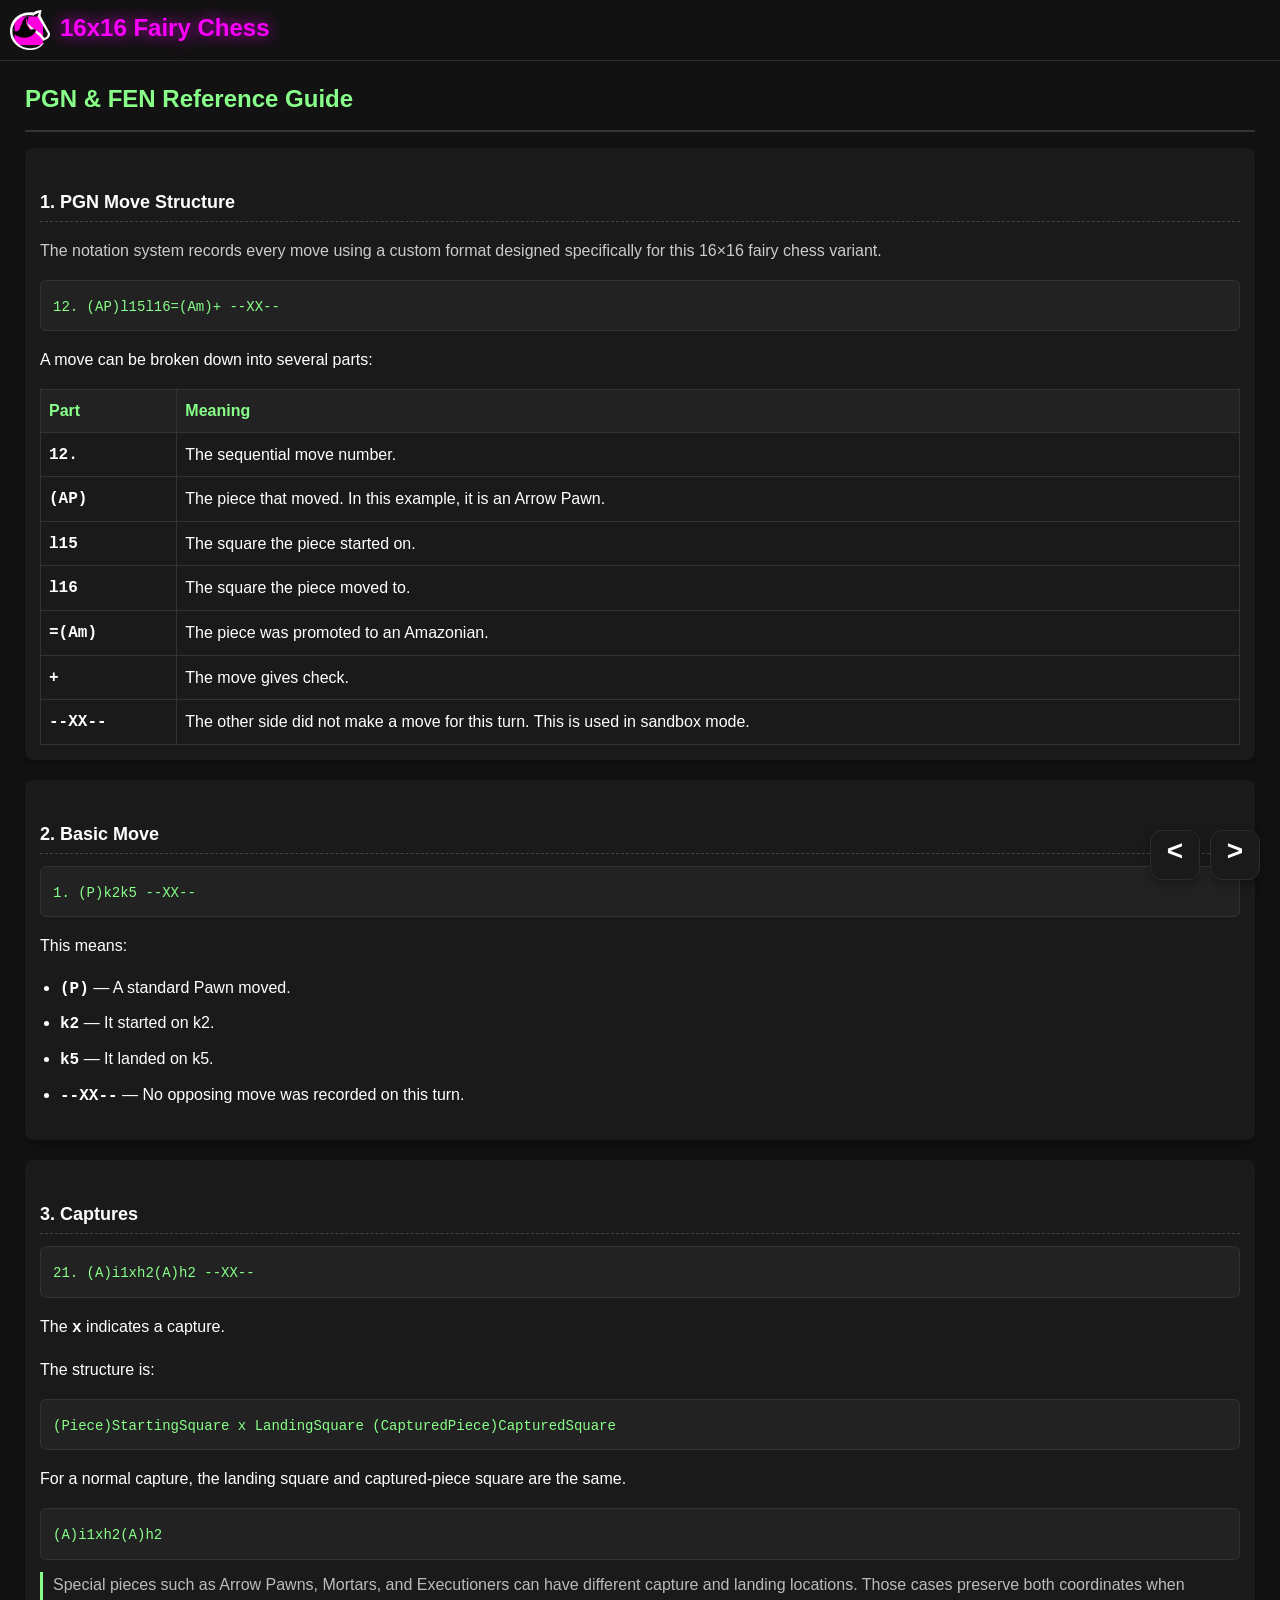
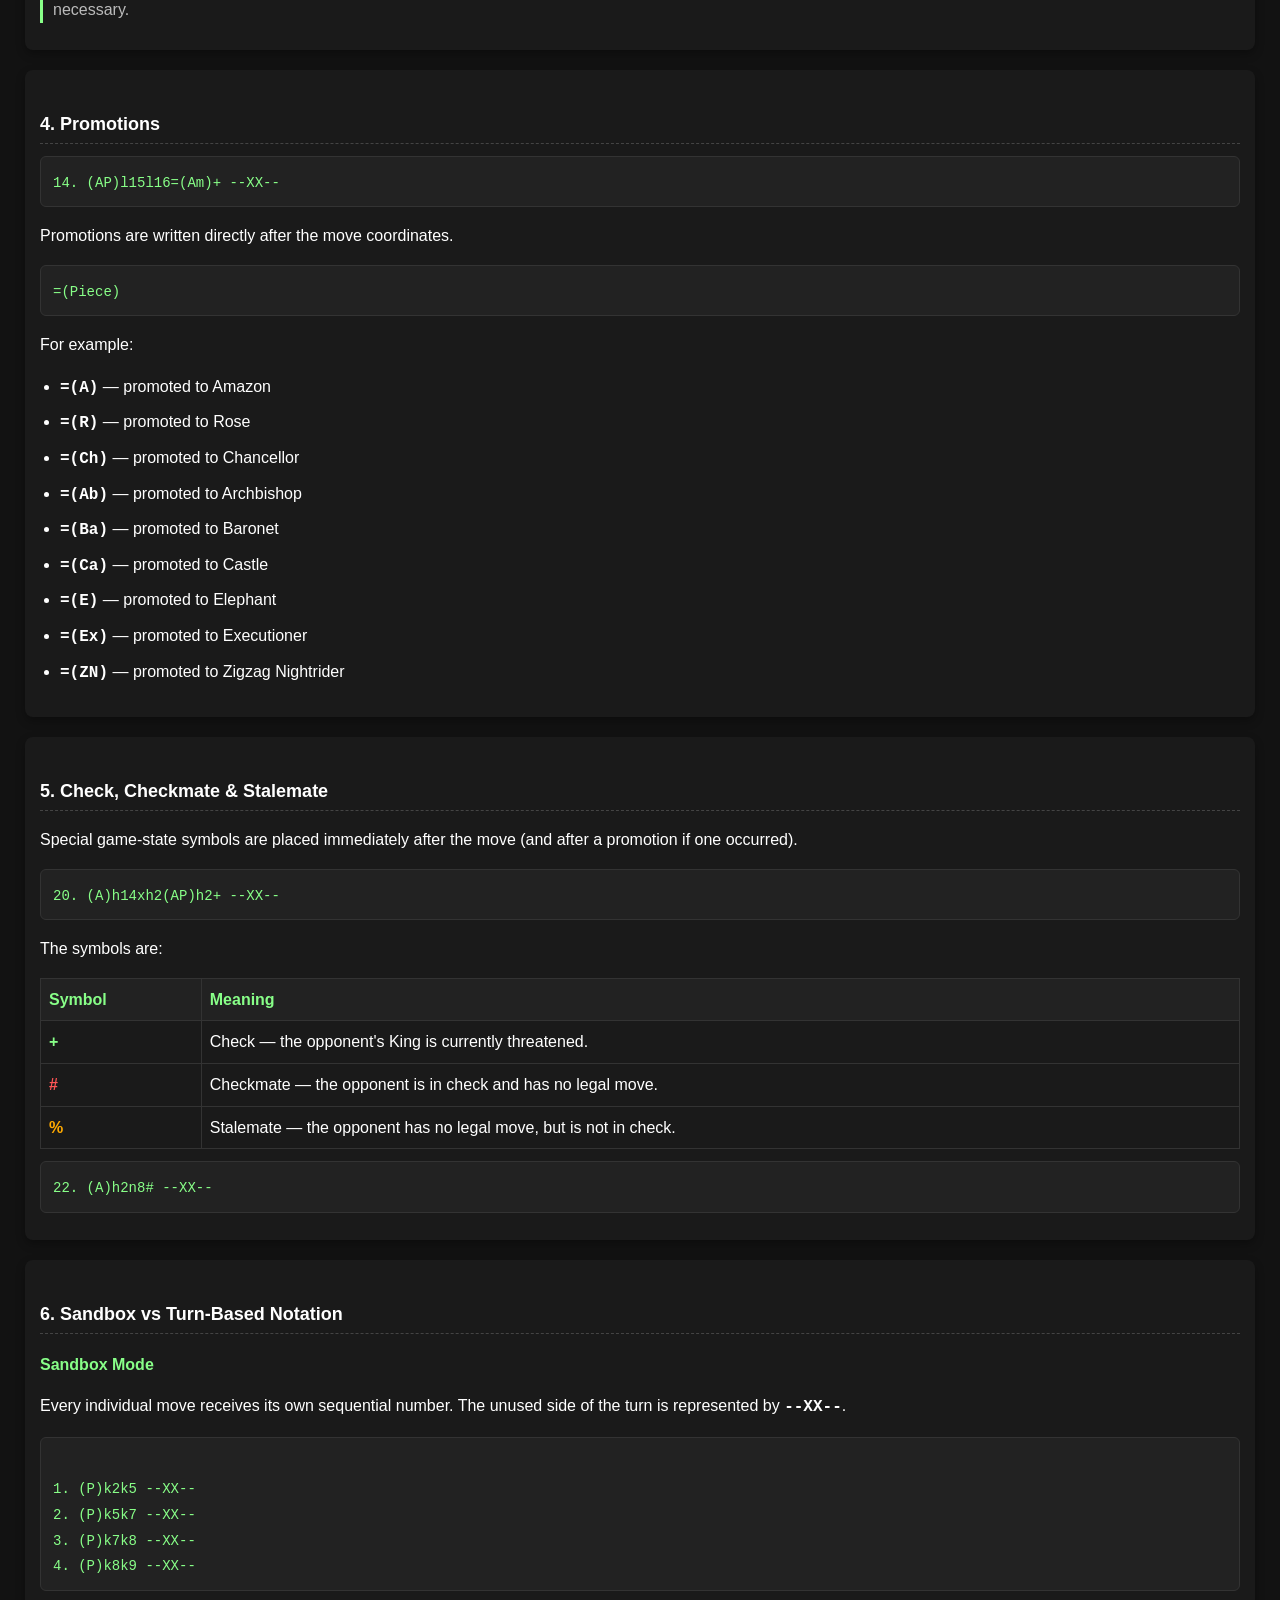
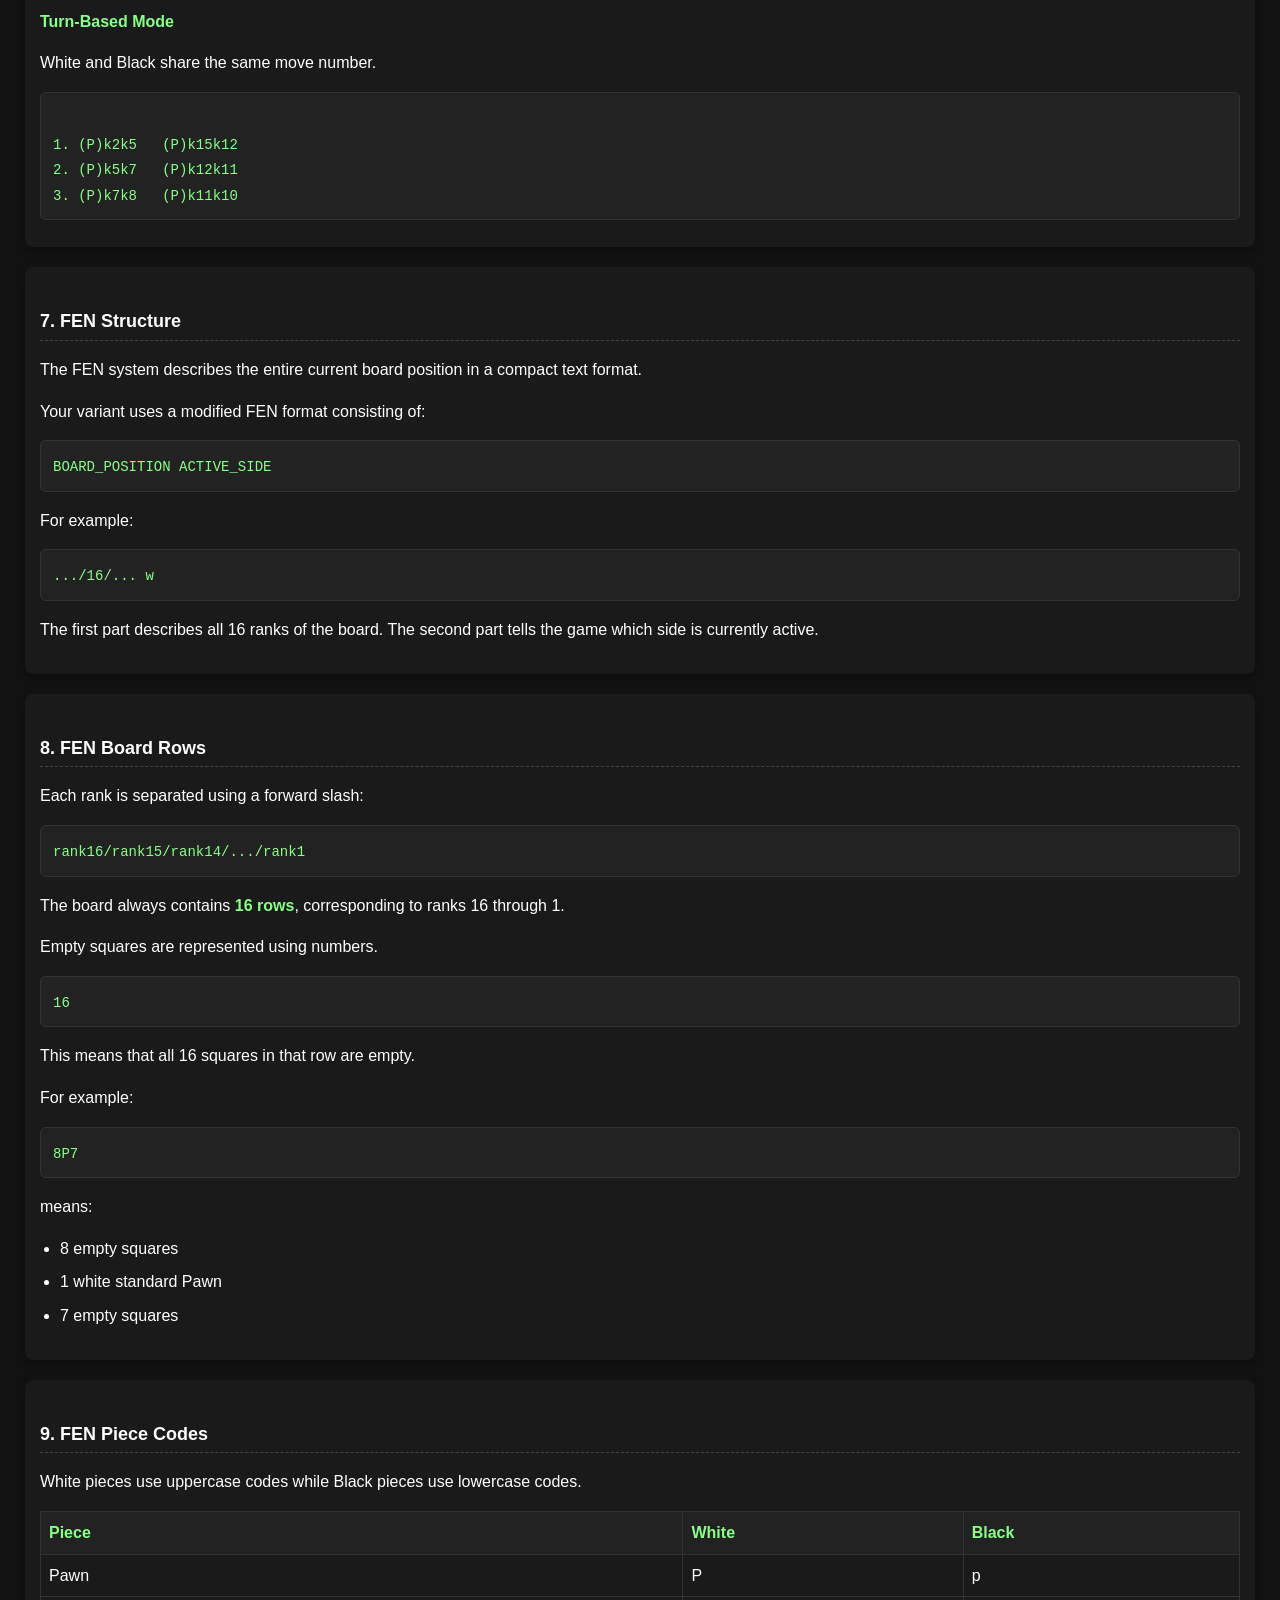
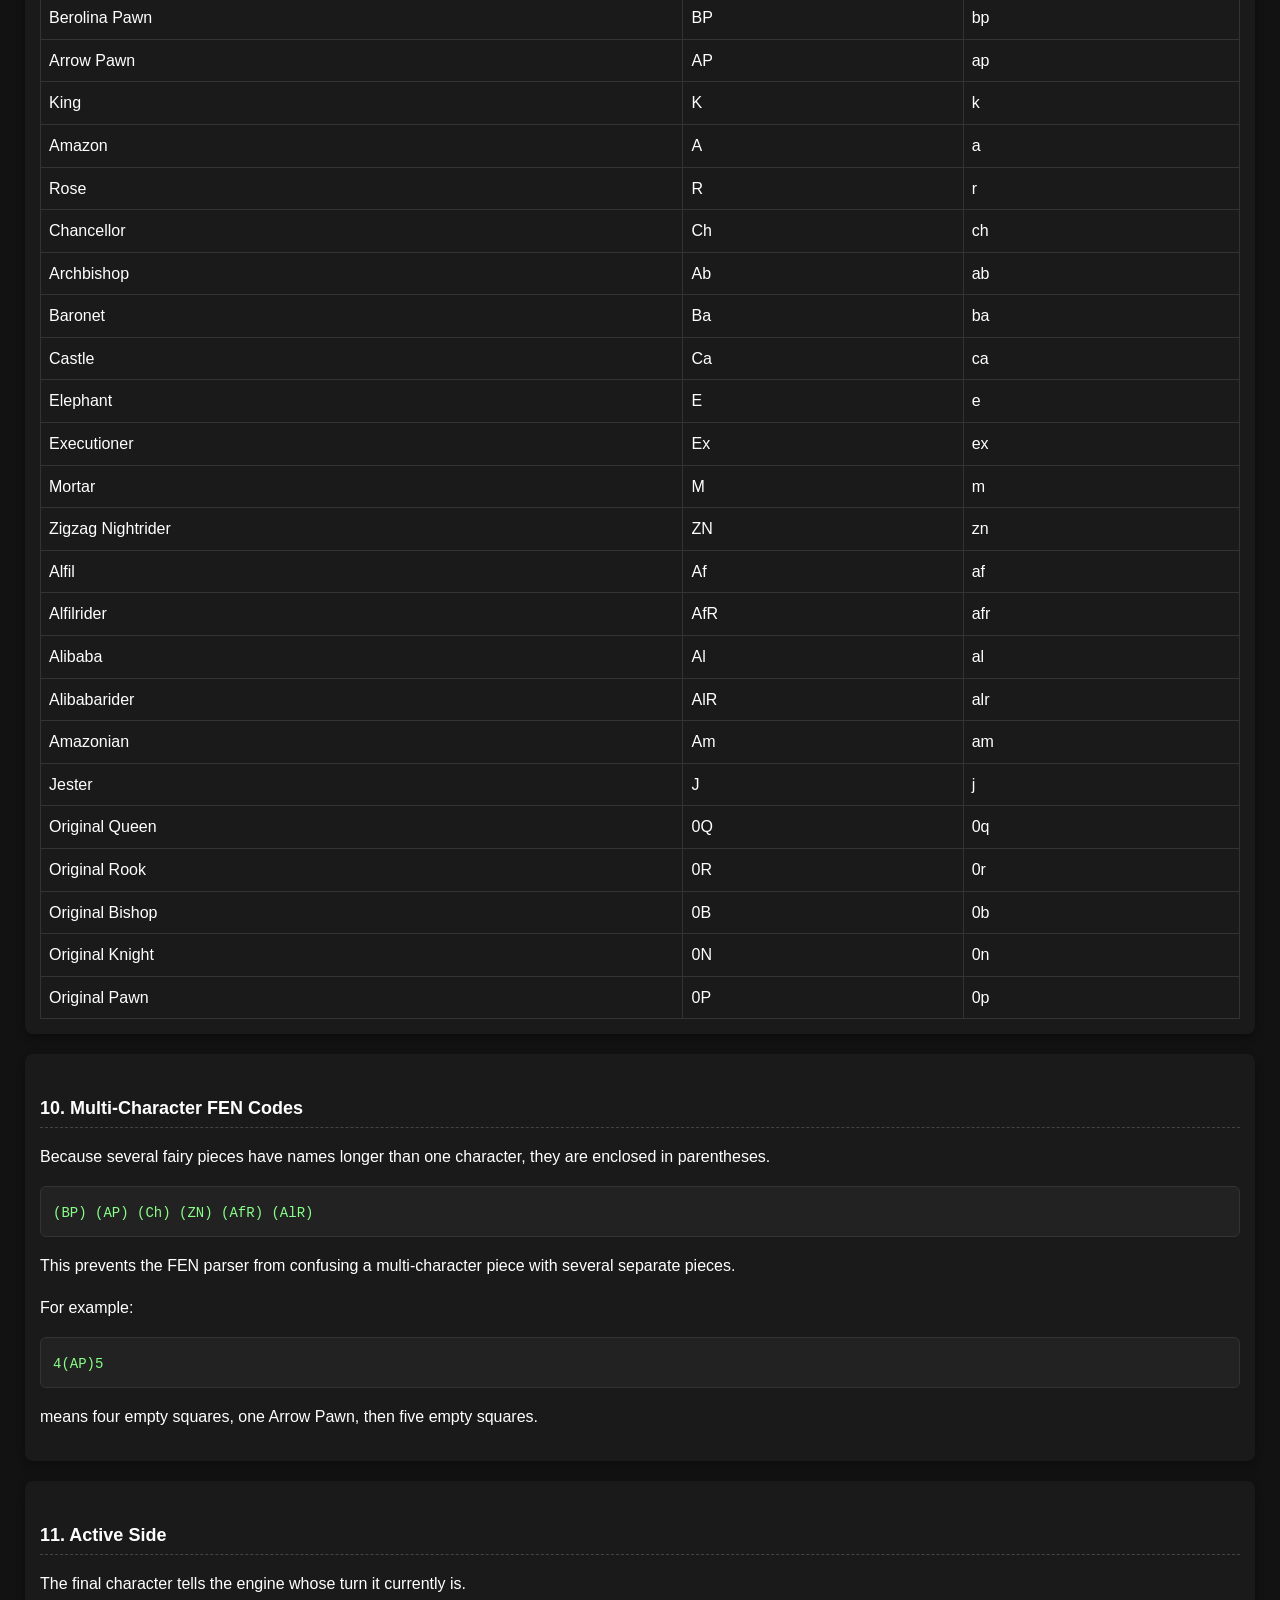
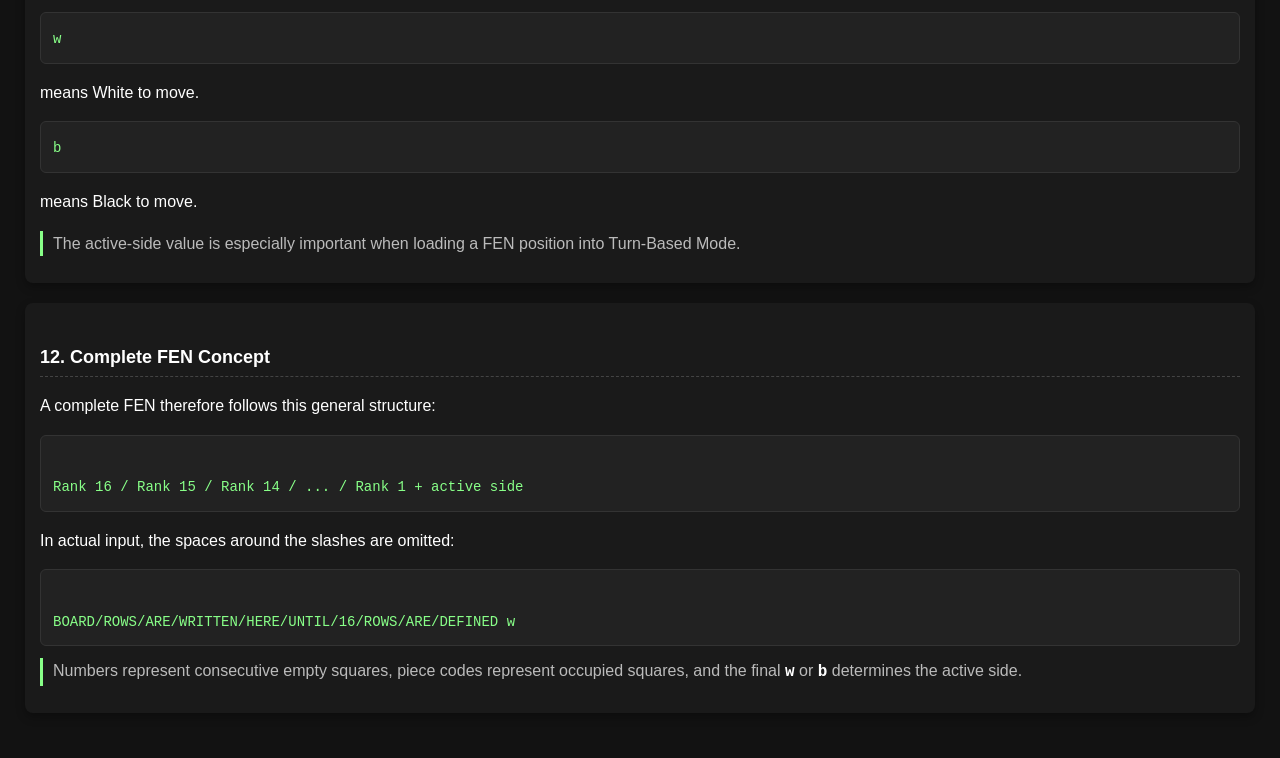
==== docs2.html @ 6de26f85 "Replaced coords button since its like mandatory?" ====
<!DOCTYPE html>
<html lang="en">
<head>
<link rel="icon" type="image" href="yes.png">
    <meta charset="UTF-8">
    <meta name="viewport" content="width=device-width, initial-scale=1.0">
    <title>16x16 Fairy Chess — PGN & FEN Reference</title>

    <style>

.site-title {
    color: #ff00ff;
    text-shadow: 0px 0px 15px rgba(255, 0, 255, 0.8);
    margin: 10px;
    font-family: 'Segoe UI', sans-serif;
    font-size: 1.5em;
    font-weight: bold;
    text-decoration: none;
    border: none;
}

.top-bar {
    position: fixed;
    top: 0;
    left: 0;
    width: 100%;
    height: 60px;
    background-color: #121212;
    display: flex;
    justify-content: flex-start;
    align-items: center;
    z-index: 10000;
    border-bottom: 1px solid #2C2C2C;
    box-shadow: 0px 0px 0px rgba(0, 0, 0, 0.5);
}

body {
    font-family: 'Segoe UI', -apple-system, BlinkMacSystemFont, Roboto, sans-serif;
    background-color: #121212;
    color: #ffffff;
    padding: 80px 25px 25px 25px;
    line-height: 1.6;
    margin: 0;
}

.docs-navigation {
    position: fixed;
    bottom: 20px;
    right: 20px;

    display: flex;
    gap: 10px;

    z-index: 9999;
}

.docs-navigation button {
    width: 50px;
    height: 50px;

    padding-bottom: 10px;

    background-color: #1A1A1A;
    border-radius: 12px;
    box-sizing: border-box;

    display: flex;
    justify-content: center;
    align-items: center;

    border: 1px solid #2C2C2C;
    box-shadow: 0 4px 10px rgba(0, 0, 0, 0.3);

    cursor: pointer;

    color: #ffffff;
    font-family: 'Segoe UI', sans-serif;
    font-size: 28px;
    font-weight: 900;
    line-height: 1;

    transition: transform 0.2s ease, box-shadow 0.2s ease;
}

.docs-navigation button:hover {
    transform: translateY(-2px);
    box-shadow: 0 6px 14px rgba(0, 0, 0, 0.4);
    background-color: #2A2A2A;
    border-color: #777777;
}

.docs-navigation button:active {
    transform: translateY(2px) scale(0.95);
    box-shadow: 0 2px 5px rgba(0, 0, 0, 0.5);
    background-color: #111111;
}

h1 {
    color: #88ff88;
    border-bottom: 2px solid #333;
    padding-bottom: 12px;
    font-size: 24px;
    margin-top: 0;
}

h2 {
    font-size: 18px;
    margin-top: 25px;
    margin-bottom: 10px;
    border-bottom: 1px dashed #444;
    padding-bottom: 4px;
}

h3 {
    font-size: 16px;
    margin-top: 18px;
    color: #88ff88;
}

.section {
    background-color: #1a1a1a;
    border-radius: 8px;
    padding: 15px;
    margin-bottom: 20px;
    box-shadow: 0 4px 10px rgba(0, 0, 0, 0.3);
}

.example {
    background-color: #222222;
    border: 1px solid #333333;
    border-radius: 6px;
    padding: 12px;
    margin: 12px 0;
    overflow-x: auto;
}

.example code {
    color: #88ff88;
    font-family: 'Consolas', 'Courier New', monospace;
    font-size: 14px;
    white-space: pre;
}

.explanation {
    color: #cccccc;
}

.token {
    color: #ffffff;
    font-family: 'Consolas', 'Courier New', monospace;
    font-weight: bold;
}

.green {
    color: #88ff88;
    font-weight: bold;
}

.yellow {
    color: #ffaa00;
    font-weight: bold;
}

.red {
    color: #ff5555;
    font-weight: bold;
}

.blue {
    color: #00b0ff;
    font-weight: bold;
}

ul {
    padding-left: 20px;
}

li {
    margin-bottom: 8px;
}

table {
    width: 100%;
    border-collapse: collapse;
    margin-top: 10px;
}

th,
td {
    border: 1px solid #333333;
    padding: 8px;
    text-align: left;
}

th {
    background-color: #222222;
    color: #88ff88;
}

td {
    background-color: #1a1a1a;
}

.note {
    border-left: 3px solid #88ff88;
    padding-left: 10px;
    margin: 12px 0;
    color: #bbbbbb;
}

    </style>
</head>

<body>

<div class="top-bar">
    <img src="yes.png" alt="Logo"
         style="height: 40px; width: auto; margin-left: 10px;">

    <h2 class="site-title">
        16x16 Fairy Chess
    </h2>
</div>

<div class="docs-navigation">
    <button onclick="window.location.href='docs.html'" title="Previous">&lt;</button>
    <button onclick="window.location.href='setup.html'" title="Home">&gt;</button>
</div>


<h1>PGN & FEN Reference Guide</h1>


<div class="section">

<h2>1. PGN Move Structure</h2>

<p class="explanation">
    The notation system records every move using a custom format designed
    specifically for this 16×16 fairy chess variant.
</p>

<div class="example">
<code>12. (AP)l15l16=(Am)+ --XX--</code>
</div>

<p>
    A move can be broken down into several parts:
</p>

<table>
<tr>
    <th>Part</th>
    <th>Meaning</th>
</tr>

<tr>
    <td><span class="token">12.</span></td>
    <td>The sequential move number.</td>
</tr>

<tr>
    <td><span class="token">(AP)</span></td>
    <td>The piece that moved. In this example, it is an Arrow Pawn.</td>
</tr>

<tr>
    <td><span class="token">l15</span></td>
    <td>The square the piece started on.</td>
</tr>

<tr>
    <td><span class="token">l16</span></td>
    <td>The square the piece moved to.</td>
</tr>

<tr>
    <td><span class="token">=(Am)</span></td>
    <td>The piece was promoted to an Amazonian.</td>
</tr>

<tr>
    <td><span class="token">+</span></td>
    <td>The move gives check.</td>
</tr>

<tr>
    <td><span class="token">--XX--</span></td>
    <td>The other side did not make a move for this turn. This is used in sandbox mode.</td>
</tr>

</table>

</div>


<div class="section">

<h2>2. Basic Move</h2>

<div class="example">
<code>1. (P)k2k5 --XX--</code>
</div>

<p>
    This means:
</p>

<ul>
    <li><span class="token">(P)</span> — A standard Pawn moved.</li>
    <li><span class="token">k2</span> — It started on k2.</li>
    <li><span class="token">k5</span> — It landed on k5.</li>
    <li><span class="token">--XX--</span> — No opposing move was recorded on this turn.</li>
</ul>

</div>


<div class="section">

<h2>3. Captures</h2>

<div class="example">
<code>21. (A)i1xh2(A)h2 --XX--</code>
</div>

<p>
    The <span class="token">x</span> indicates a capture.
</p>

<p>
    The structure is:
</p>

<div class="example">
<code>(Piece)StartingSquare x LandingSquare (CapturedPiece)CapturedSquare</code>
</div>

<p>
    For a normal capture, the landing square and captured-piece square
    are the same.
</p>

<div class="example">
<code>(A)i1xh2(A)h2</code>
</div>

<p class="note">
    Special pieces such as Arrow Pawns, Mortars, and Executioners can
    have different capture and landing locations. Those cases preserve
    both coordinates when necessary.
</p>

</div>


<div class="section">

<h2>4. Promotions</h2>

<div class="example">
<code>14. (AP)l15l16=(Am)+ --XX--</code>
</div>

<p>
    Promotions are written directly after the move coordinates.
</p>

<div class="example">
<code>=(Piece)</code>
</div>

<p>
    For example:
</p>

<ul>
    <li><span class="token">=(A)</span> — promoted to Amazon</li>
    <li><span class="token">=(R)</span> — promoted to Rose</li>
    <li><span class="token">=(Ch)</span> — promoted to Chancellor</li>
    <li><span class="token">=(Ab)</span> — promoted to Archbishop</li>
    <li><span class="token">=(Ba)</span> — promoted to Baronet</li>
    <li><span class="token">=(Ca)</span> — promoted to Castle</li>
    <li><span class="token">=(E)</span> — promoted to Elephant</li>
    <li><span class="token">=(Ex)</span> — promoted to Executioner</li>
    <li><span class="token">=(ZN)</span> — promoted to Zigzag Nightrider</li>
</ul>

</div>


<div class="section">

<h2>5. Check, Checkmate & Stalemate</h2>

<p>
    Special game-state symbols are placed immediately after the move
    (and after a promotion if one occurred).
</p>

<div class="example">
<code>20. (A)h14xh2(AP)h2+ --XX--</code>
</div>

<p>
    The symbols are:
</p>

<table>

<tr>
    <th>Symbol</th>
    <th>Meaning</th>
</tr>

<tr>
    <td><span class="green">+</span></td>
    <td>Check — the opponent's King is currently threatened.</td>
</tr>

<tr>
    <td><span class="red">#</span></td>
    <td>Checkmate — the opponent is in check and has no legal move.</td>
</tr>

<tr>
    <td><span class="yellow">%</span></td>
    <td>Stalemate — the opponent has no legal move, but is not in check.</td>
</tr>

</table>

<div class="example">
<code>22. (A)h2n8# --XX--</code>
</div>

</div>


<div class="section">

<h2>6. Sandbox vs Turn-Based Notation</h2>

<h3>Sandbox Mode</h3>

<p>
    Every individual move receives its own sequential number.
    The unused side of the turn is represented by <span class="token">--XX--</span>.
</p>

<div class="example">
<code>
1. (P)k2k5 --XX--
2. (P)k5k7 --XX--
3. (P)k7k8 --XX--
4. (P)k8k9 --XX--
</code>
</div>

<h3>Turn-Based Mode</h3>

<p>
    White and Black share the same move number.
</p>

<div class="example">
<code>
1. (P)k2k5   (P)k15k12
2. (P)k5k7   (P)k12k11
3. (P)k7k8   (P)k11k10
</code>
</div>

</div>


<div class="section">

<h2>7. FEN Structure</h2>

<p>
    The FEN system describes the entire current board position in a
    compact text format.
</p>

<p>
    Your variant uses a modified FEN format consisting of:
</p>

<div class="example">
<code>BOARD_POSITION ACTIVE_SIDE</code>
</div>

<p>
    For example:
</p>

<div class="example">
<code>.../16/... w</code>
</div>

<p>
    The first part describes all 16 ranks of the board.
    The second part tells the game which side is currently active.
</p>

</div>


<div class="section">

<h2>8. FEN Board Rows</h2>

<p>
    Each rank is separated using a forward slash:
</p>

<div class="example">
<code>rank16/rank15/rank14/.../rank1</code>
</div>

<p>
    The board always contains <span class="green">16 rows</span>,
    corresponding to ranks 16 through 1.
</p>

<p>
    Empty squares are represented using numbers.
</p>

<div class="example">
<code>16</code>
</div>

<p>
    This means that all 16 squares in that row are empty.
</p>

<p>
    For example:
</p>

<div class="example">
<code>8P7</code>
</div>

<p>
    means:
</p>

<ul>
    <li>8 empty squares</li>
    <li>1 white standard Pawn</li>
    <li>7 empty squares</li>
</ul>

</div>


<div class="section">

<h2>9. FEN Piece Codes</h2>

<p>
    White pieces use uppercase codes while Black pieces use lowercase
    codes.
</p>

<table>

<tr>
    <th>Piece</th>
    <th>White</th>
    <th>Black</th>
</tr>

<tr><td>Pawn</td><td>P</td><td>p</td></tr>
<tr><td>Berolina Pawn</td><td>BP</td><td>bp</td></tr>
<tr><td>Arrow Pawn</td><td>AP</td><td>ap</td></tr>
<tr><td>King</td><td>K</td><td>k</td></tr>
<tr><td>Amazon</td><td>A</td><td>a</td></tr>
<tr><td>Rose</td><td>R</td><td>r</td></tr>
<tr><td>Chancellor</td><td>Ch</td><td>ch</td></tr>
<tr><td>Archbishop</td><td>Ab</td><td>ab</td></tr>
<tr><td>Baronet</td><td>Ba</td><td>ba</td></tr>
<tr><td>Castle</td><td>Ca</td><td>ca</td></tr>
<tr><td>Elephant</td><td>E</td><td>e</td></tr>
<tr><td>Executioner</td><td>Ex</td><td>ex</td></tr>
<tr><td>Mortar</td><td>M</td><td>m</td></tr>
<tr><td>Zigzag Nightrider</td><td>ZN</td><td>zn</td></tr>
<tr><td>Alfil</td><td>Af</td><td>af</td></tr>
<tr><td>Alfilrider</td><td>AfR</td><td>afr</td></tr>
<tr><td>Alibaba</td><td>Al</td><td>al</td></tr>
<tr><td>Alibabarider</td><td>AlR</td><td>alr</td></tr>
<tr><td>Amazonian</td><td>Am</td><td>am</td></tr>
<tr><td>Jester</td><td>J</td><td>j</td></tr>
<tr><td>Original Queen</td><td>0Q</td><td>0q</td></tr>
<tr><td>Original Rook</td><td>0R</td><td>0r</td></tr>
<tr><td>Original Bishop</td><td>0B</td><td>0b</td></tr>
<tr><td>Original Knight</td><td>0N</td><td>0n</td></tr>
<tr><td>Original Pawn</td><td>0P</td><td>0p</td></tr>

</table>

</div>


<div class="section">

<h2>10. Multi-Character FEN Codes</h2>

<p>
    Because several fairy pieces have names longer than one character,
    they are enclosed in parentheses.
</p>

<div class="example">
<code>(BP) (AP) (Ch) (ZN) (AfR) (AlR)</code>
</div>

<p>
    This prevents the FEN parser from confusing a multi-character piece
    with several separate pieces.
</p>

<p>
    For example:
</p>

<div class="example">
<code>4(AP)5</code>
</div>

<p>
    means four empty squares, one Arrow Pawn, then five empty squares.
</p>

</div>


<div class="section">

<h2>11. Active Side</h2>

<p>
    The final character tells the engine whose turn it currently is.
</p>

<div class="example">
<code>w</code>
</div>

<p>
    means White to move.
</p>

<div class="example">
<code>b</code>
</div>

<p>
    means Black to move.
</p>

<p class="note">
    The active-side value is especially important when loading a FEN
    position into Turn-Based Mode.
</p>

</div>


<div class="section">

<h2>12. Complete FEN Concept</h2>

<p>
    A complete FEN therefore follows this general structure:
</p>

<div class="example">
<code>
Rank 16 / Rank 15 / Rank 14 / ... / Rank 1 + active side
</code>
</div>

<p>
    In actual input, the spaces around the slashes are omitted:
</p>

<div class="example">
<code>
BOARD/ROWS/ARE/WRITTEN/HERE/UNTIL/16/ROWS/ARE/DEFINED w
</code>
</div>

<p class="note">
    Numbers represent consecutive empty squares, piece codes represent
    occupied squares, and the final <span class="token">w</span> or
    <span class="token">b</span> determines the active side.
</p>

</div>

</body>
</html>
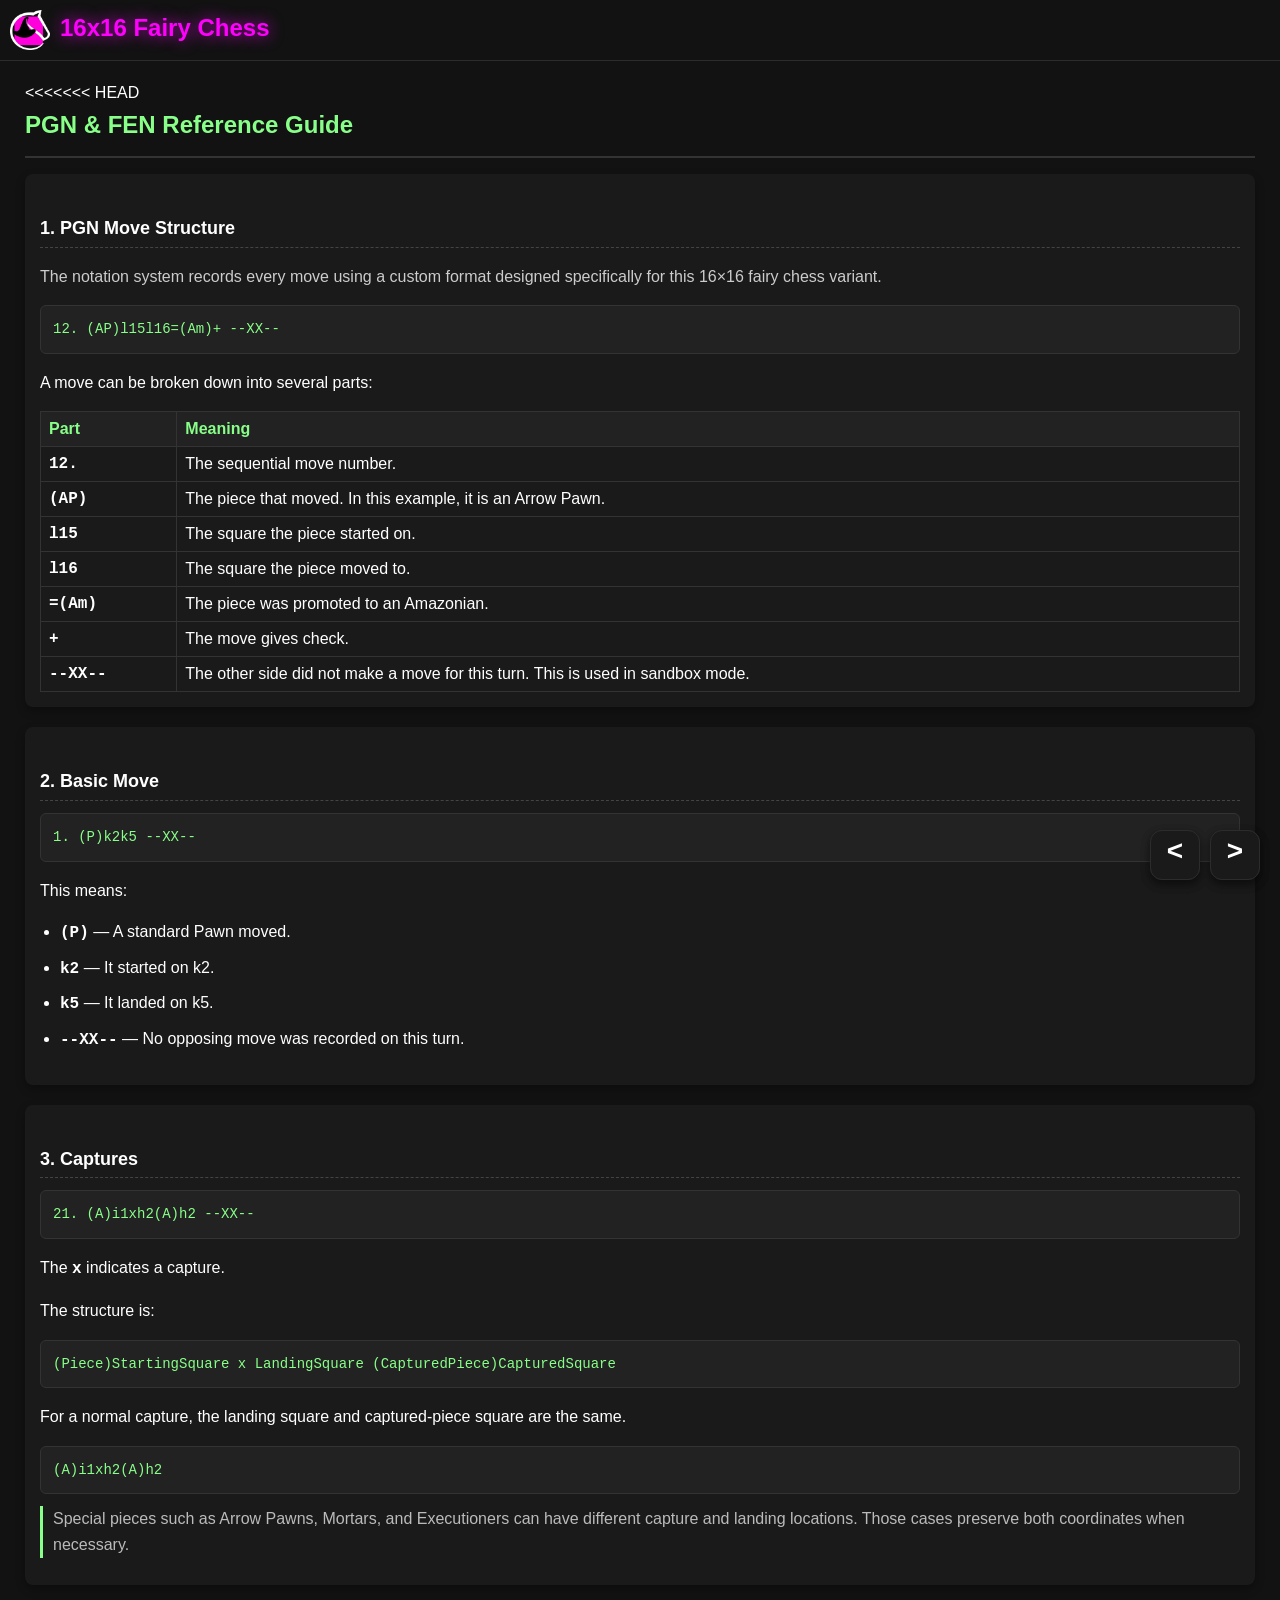
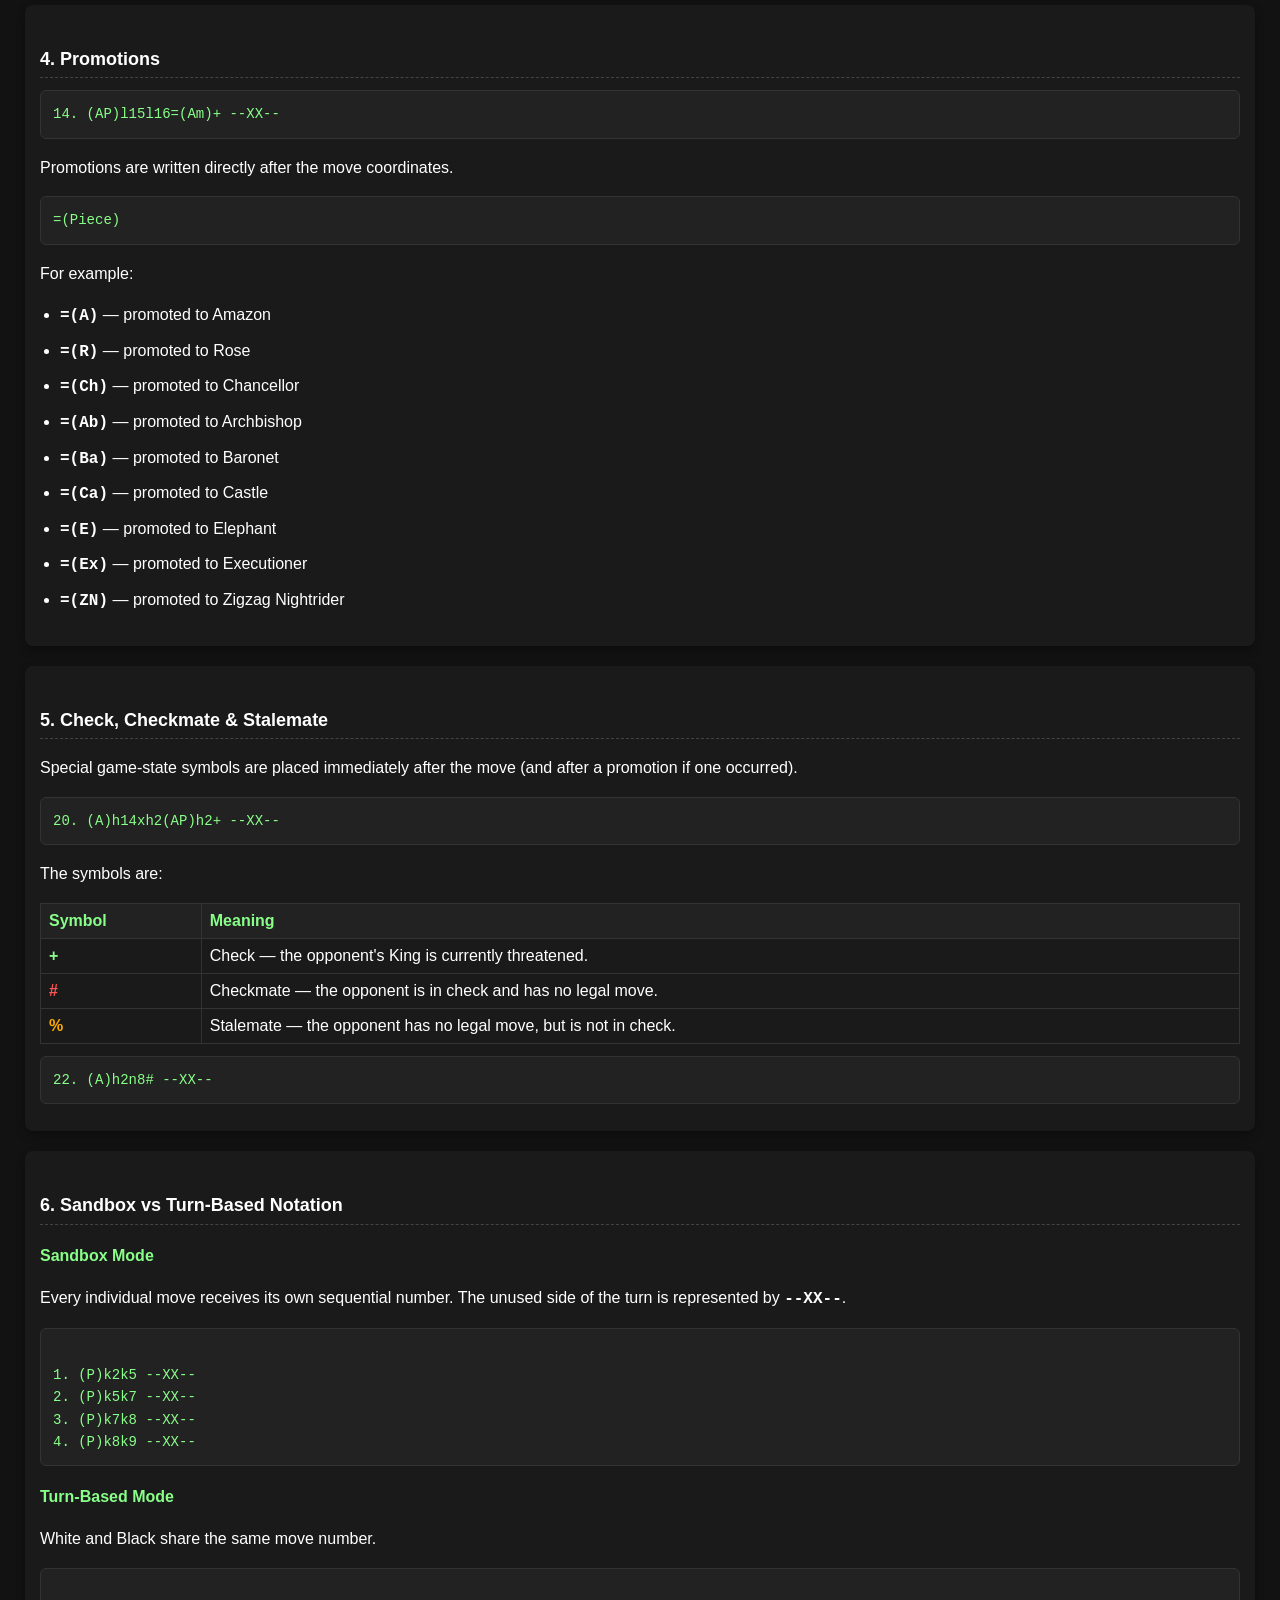
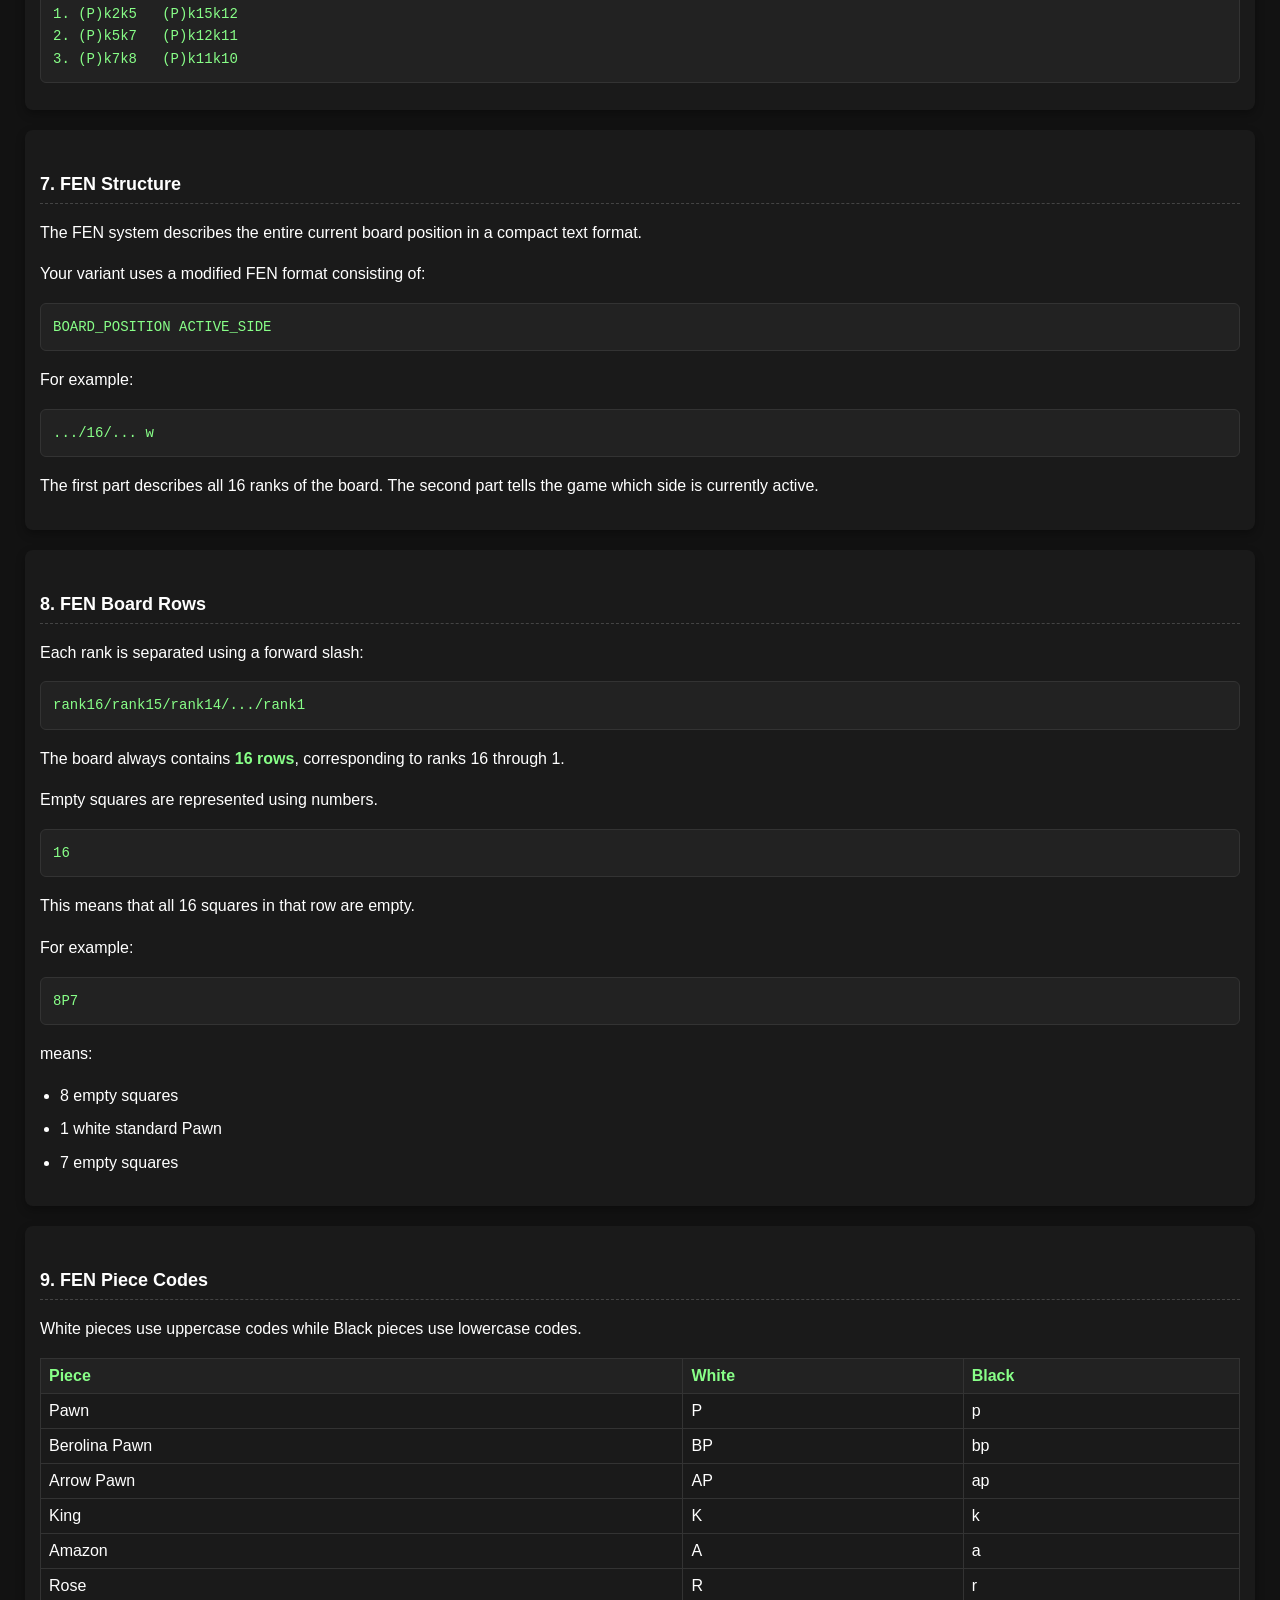
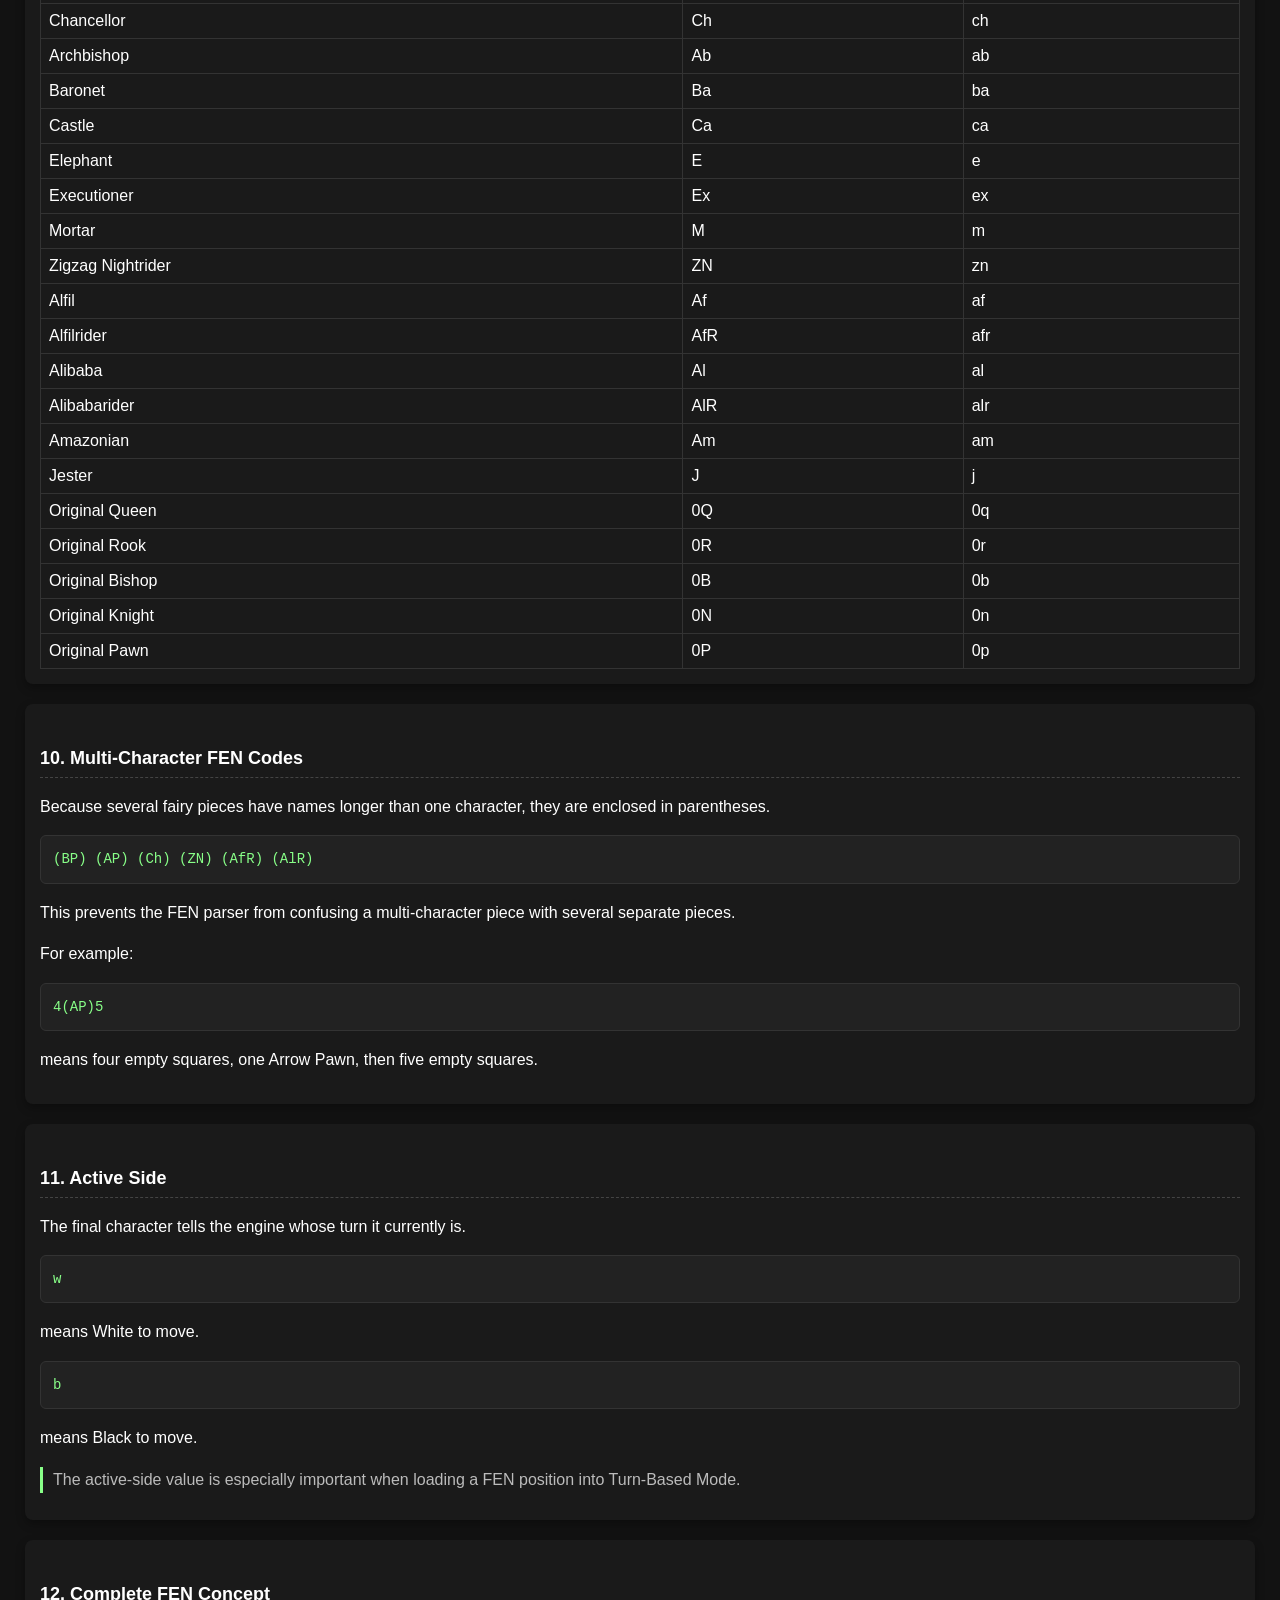
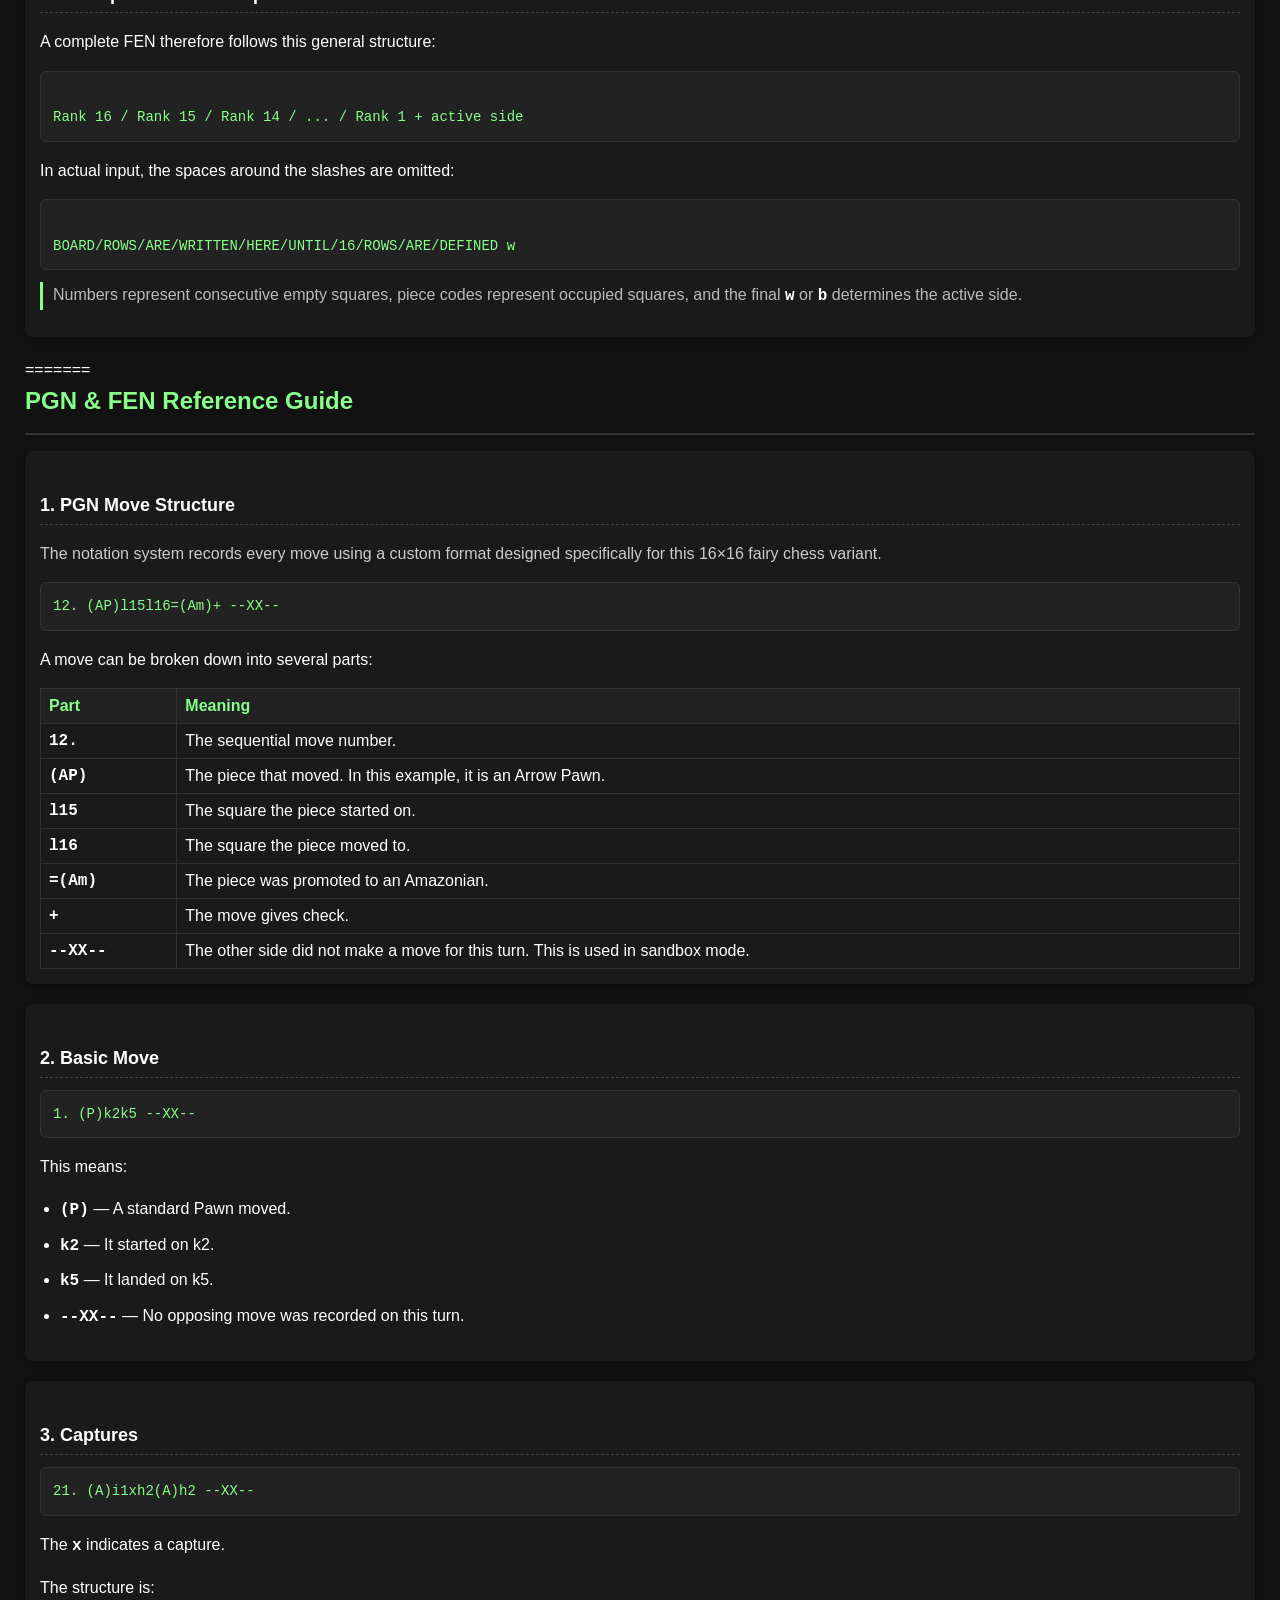
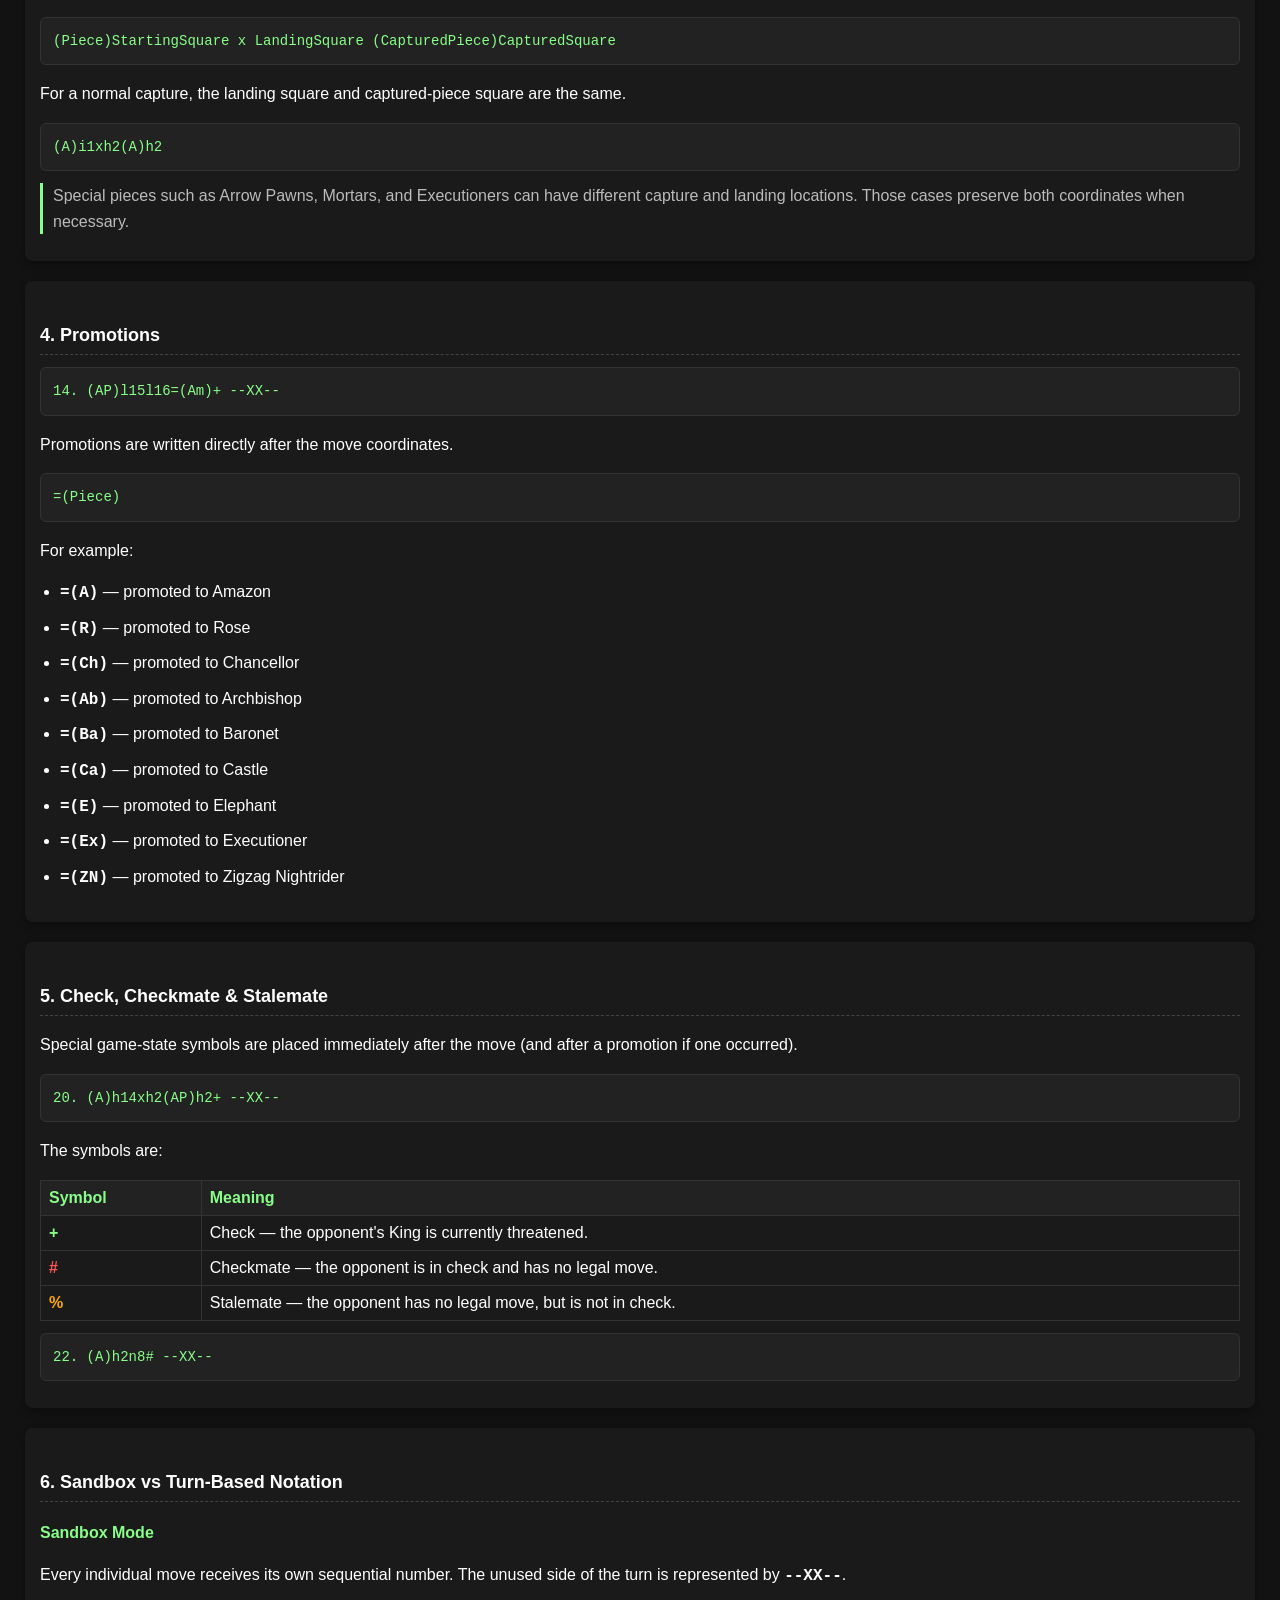
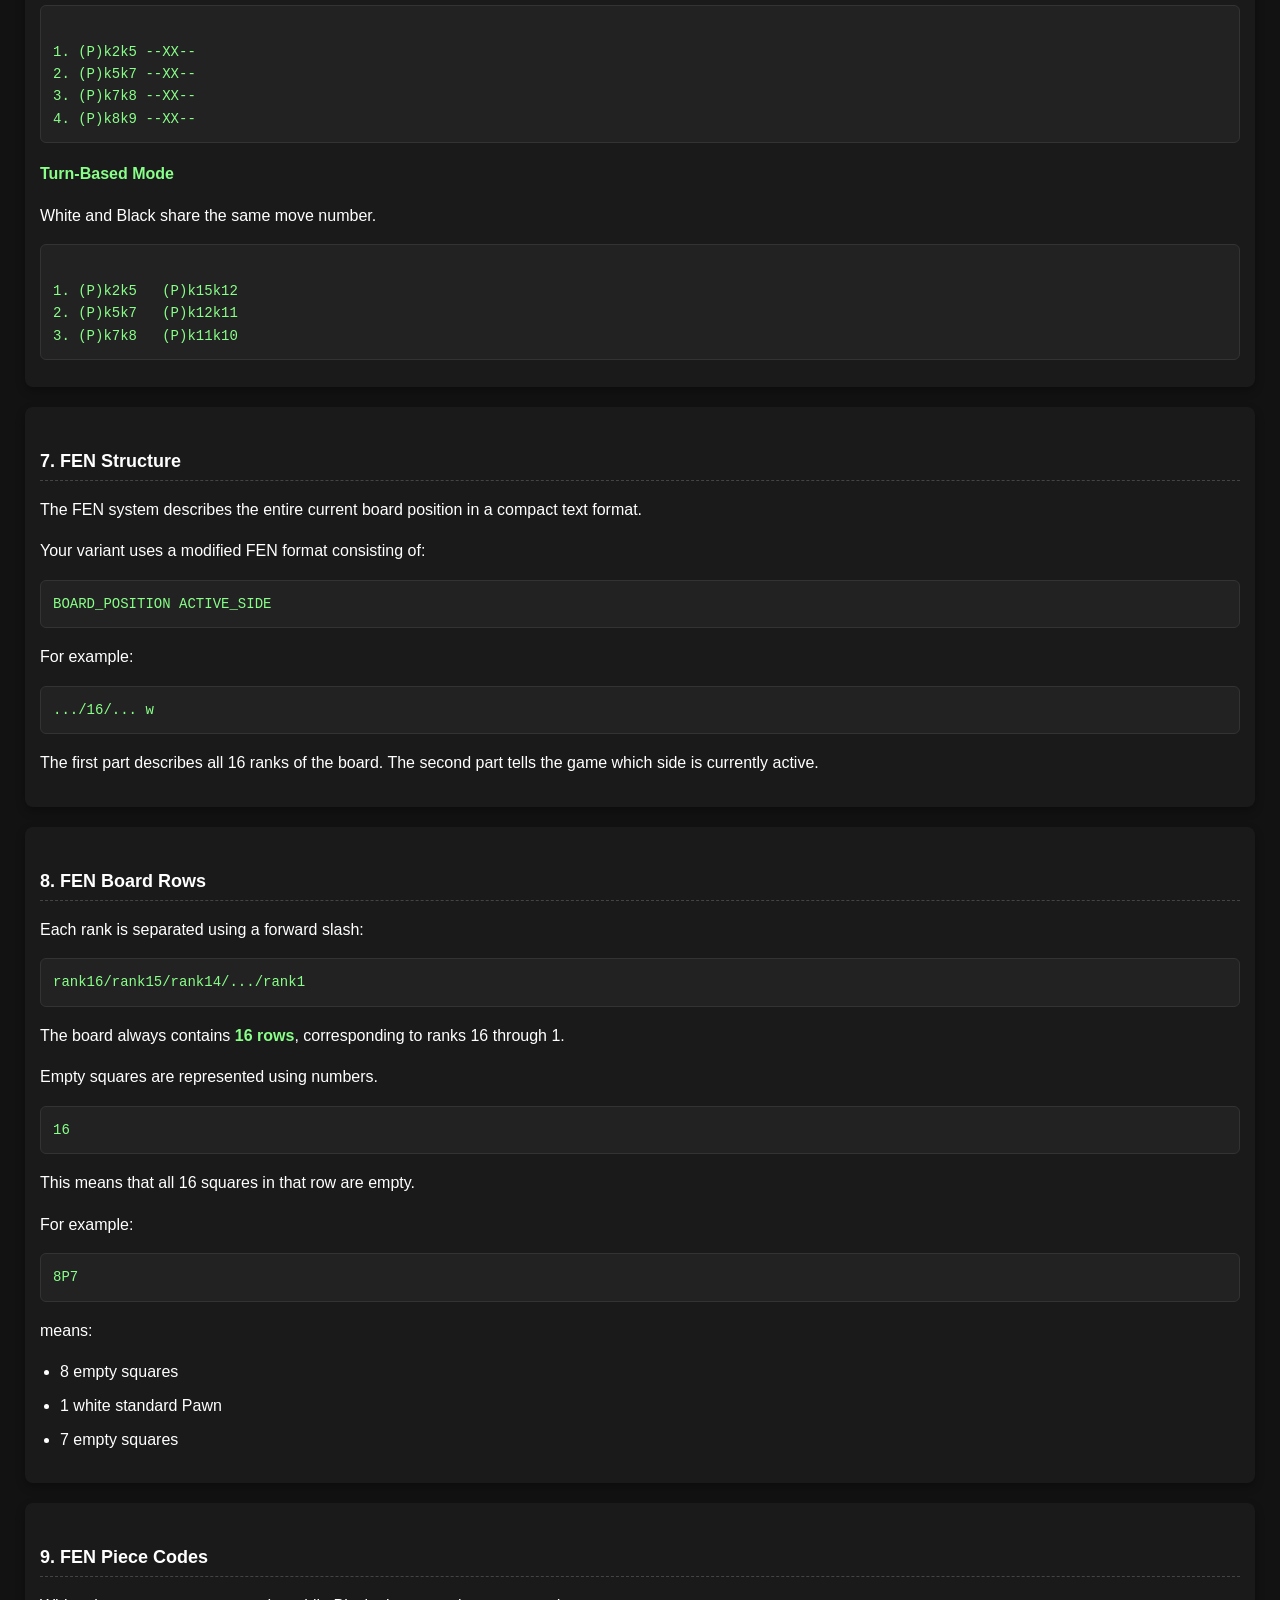
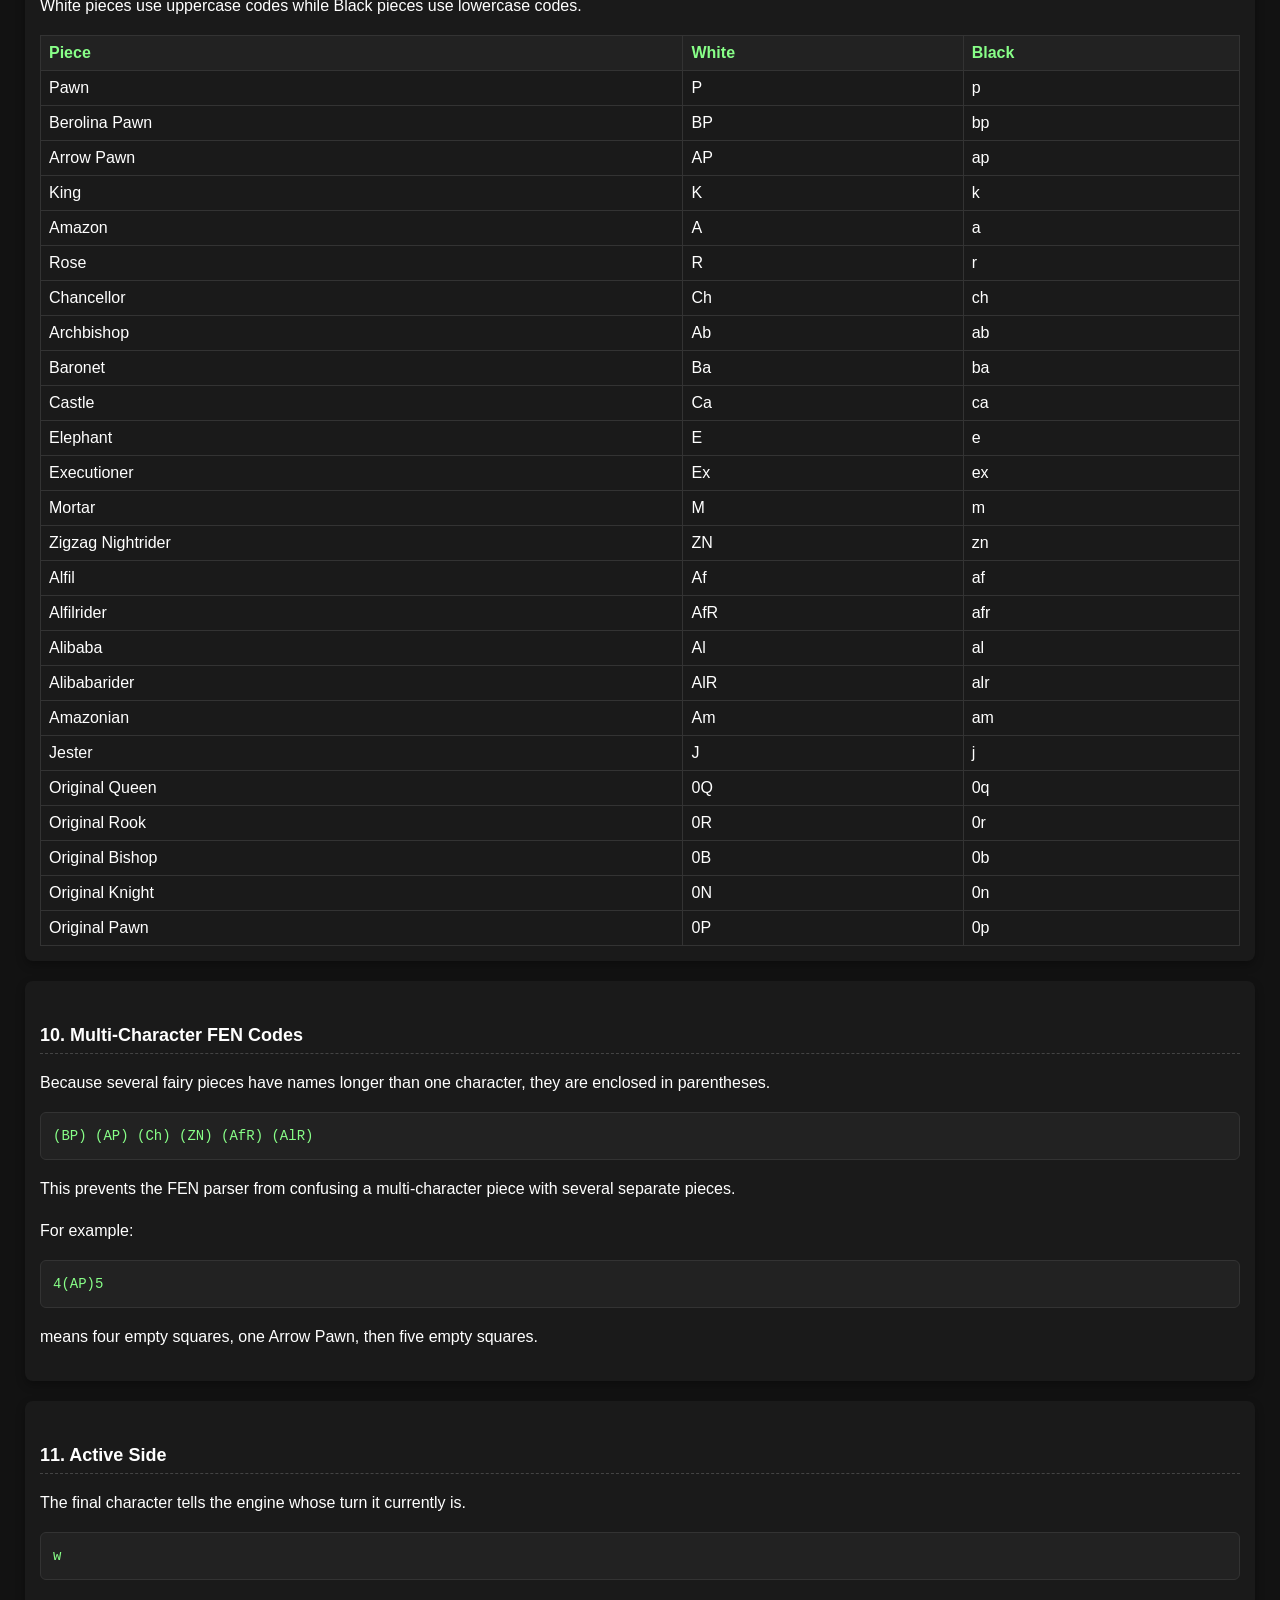
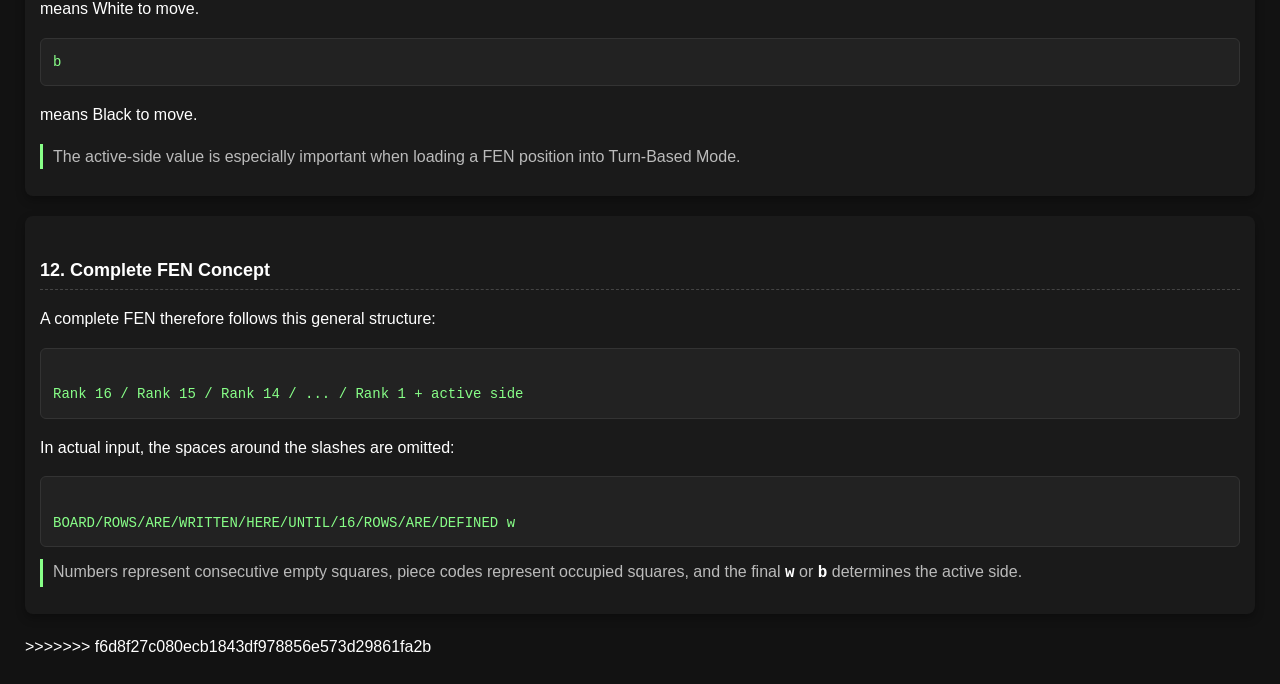
==== commit 46a4257b: "Fix merge conflicts" ====
--- a/docs2.html
+++ b/docs2.html
@@ -1,3 +1,4 @@
+<<<<<<< HEAD
 <!DOCTYPE html>
 <html lang="en">
 <head>
@@ -703,4 +704,711 @@
 </div>
 
 </body>
+=======
+<!DOCTYPE html>
+<html lang="en">
+<head>
+<link rel="icon" type="image" href="yes.png">
+    <meta charset="UTF-8">
+    <meta name="viewport" content="width=device-width, initial-scale=1.0">
+    <title>16x16 Fairy Chess — PGN & FEN Reference</title>
+
+    <style>
+
+.site-title {
+    color: #ff00ff;
+    text-shadow: 0px 0px 15px rgba(255, 0, 255, 0.8);
+    margin: 10px;
+    font-family: 'Segoe UI', sans-serif;
+    font-size: 1.5em;
+    font-weight: bold;
+    text-decoration: none;
+    border: none;
+}
+
+.top-bar {
+    position: fixed;
+    top: 0;
+    left: 0;
+    width: 100%;
+    height: 60px;
+    background-color: #121212;
+    display: flex;
+    justify-content: flex-start;
+    align-items: center;
+    z-index: 10000;
+    border-bottom: 1px solid #2C2C2C;
+    box-shadow: 0px 0px 0px rgba(0, 0, 0, 0.5);
+}
+
+body {
+    font-family: 'Segoe UI', -apple-system, BlinkMacSystemFont, Roboto, sans-serif;
+    background-color: #121212;
+    color: #ffffff;
+    padding: 80px 25px 25px 25px;
+    line-height: 1.6;
+    margin: 0;
+}
+
+.docs-navigation {
+    position: fixed;
+    bottom: 20px;
+    right: 20px;
+
+    display: flex;
+    gap: 10px;
+
+    z-index: 9999;
+}
+
+.docs-navigation button {
+    width: 50px;
+    height: 50px;
+
+    padding-bottom: 10px;
+
+    background-color: #1A1A1A;
+    border-radius: 12px;
+    box-sizing: border-box;
+
+    display: flex;
+    justify-content: center;
+    align-items: center;
+
+    border: 1px solid #2C2C2C;
+    box-shadow: 0 4px 10px rgba(0, 0, 0, 0.3);
+
+    cursor: pointer;
+
+    color: #ffffff;
+    font-family: 'Segoe UI', sans-serif;
+    font-size: 28px;
+    font-weight: 900;
+    line-height: 1;
+
+    transition: transform 0.2s ease, box-shadow 0.2s ease;
+}
+
+.docs-navigation button:hover {
+    transform: translateY(-2px);
+    box-shadow: 0 6px 14px rgba(0, 0, 0, 0.4);
+    background-color: #2A2A2A;
+    border-color: #777777;
+}
+
+.docs-navigation button:active {
+    transform: translateY(2px) scale(0.95);
+    box-shadow: 0 2px 5px rgba(0, 0, 0, 0.5);
+    background-color: #111111;
+}
+
+h1 {
+    color: #88ff88;
+    border-bottom: 2px solid #333;
+    padding-bottom: 12px;
+    font-size: 24px;
+    margin-top: 0;
+}
+
+h2 {
+    font-size: 18px;
+    margin-top: 25px;
+    margin-bottom: 10px;
+    border-bottom: 1px dashed #444;
+    padding-bottom: 4px;
+}
+
+h3 {
+    font-size: 16px;
+    margin-top: 18px;
+    color: #88ff88;
+}
+
+.section {
+    background-color: #1a1a1a;
+    border-radius: 8px;
+    padding: 15px;
+    margin-bottom: 20px;
+    box-shadow: 0 4px 10px rgba(0, 0, 0, 0.3);
+}
+
+.example {
+    background-color: #222222;
+    border: 1px solid #333333;
+    border-radius: 6px;
+    padding: 12px;
+    margin: 12px 0;
+    overflow-x: auto;
+}
+
+.example code {
+    color: #88ff88;
+    font-family: 'Consolas', 'Courier New', monospace;
+    font-size: 14px;
+    white-space: pre;
+}
+
+.explanation {
+    color: #cccccc;
+}
+
+.token {
+    color: #ffffff;
+    font-family: 'Consolas', 'Courier New', monospace;
+    font-weight: bold;
+}
+
+.green {
+    color: #88ff88;
+    font-weight: bold;
+}
+
+.yellow {
+    color: #ffaa00;
+    font-weight: bold;
+}
+
+.red {
+    color: #ff5555;
+    font-weight: bold;
+}
+
+.blue {
+    color: #00b0ff;
+    font-weight: bold;
+}
+
+ul {
+    padding-left: 20px;
+}
+
+li {
+    margin-bottom: 8px;
+}
+
+table {
+    width: 100%;
+    border-collapse: collapse;
+    margin-top: 10px;
+}
+
+th,
+td {
+    border: 1px solid #333333;
+    padding: 8px;
+    text-align: left;
+}
+
+th {
+    background-color: #222222;
+    color: #88ff88;
+}
+
+td {
+    background-color: #1a1a1a;
+}
+
+.note {
+    border-left: 3px solid #88ff88;
+    padding-left: 10px;
+    margin: 12px 0;
+    color: #bbbbbb;
+}
+
+    </style>
+</head>
+
+<body>
+
+<div class="top-bar">
+    <img src="yes.png" alt="Logo"
+         style="height: 40px; width: auto; margin-left: 10px;">
+
+    <h2 class="site-title">
+        16x16 Fairy Chess
+    </h2>
+</div>
+
+<div class="docs-navigation">
+    <button onclick="window.location.href='docs.html'" title="Previous">&lt;</button>
+    <button onclick="window.location.href='setup.html'" title="Home">&gt;</button>
+</div>
+
+
+<h1>PGN & FEN Reference Guide</h1>
+
+
+<div class="section">
+
+<h2>1. PGN Move Structure</h2>
+
+<p class="explanation">
+    The notation system records every move using a custom format designed
+    specifically for this 16×16 fairy chess variant.
+</p>
+
+<div class="example">
+<code>12. (AP)l15l16=(Am)+ --XX--</code>
+</div>
+
+<p>
+    A move can be broken down into several parts:
+</p>
+
+<table>
+<tr>
+    <th>Part</th>
+    <th>Meaning</th>
+</tr>
+
+<tr>
+    <td><span class="token">12.</span></td>
+    <td>The sequential move number.</td>
+</tr>
+
+<tr>
+    <td><span class="token">(AP)</span></td>
+    <td>The piece that moved. In this example, it is an Arrow Pawn.</td>
+</tr>
+
+<tr>
+    <td><span class="token">l15</span></td>
+    <td>The square the piece started on.</td>
+</tr>
+
+<tr>
+    <td><span class="token">l16</span></td>
+    <td>The square the piece moved to.</td>
+</tr>
+
+<tr>
+    <td><span class="token">=(Am)</span></td>
+    <td>The piece was promoted to an Amazonian.</td>
+</tr>
+
+<tr>
+    <td><span class="token">+</span></td>
+    <td>The move gives check.</td>
+</tr>
+
+<tr>
+    <td><span class="token">--XX--</span></td>
+    <td>The other side did not make a move for this turn. This is used in sandbox mode.</td>
+</tr>
+
+</table>
+
+</div>
+
+
+<div class="section">
+
+<h2>2. Basic Move</h2>
+
+<div class="example">
+<code>1. (P)k2k5 --XX--</code>
+</div>
+
+<p>
+    This means:
+</p>
+
+<ul>
+    <li><span class="token">(P)</span> — A standard Pawn moved.</li>
+    <li><span class="token">k2</span> — It started on k2.</li>
+    <li><span class="token">k5</span> — It landed on k5.</li>
+    <li><span class="token">--XX--</span> — No opposing move was recorded on this turn.</li>
+</ul>
+
+</div>
+
+
+<div class="section">
+
+<h2>3. Captures</h2>
+
+<div class="example">
+<code>21. (A)i1xh2(A)h2 --XX--</code>
+</div>
+
+<p>
+    The <span class="token">x</span> indicates a capture.
+</p>
+
+<p>
+    The structure is:
+</p>
+
+<div class="example">
+<code>(Piece)StartingSquare x LandingSquare (CapturedPiece)CapturedSquare</code>
+</div>
+
+<p>
+    For a normal capture, the landing square and captured-piece square
+    are the same.
+</p>
+
+<div class="example">
+<code>(A)i1xh2(A)h2</code>
+</div>
+
+<p class="note">
+    Special pieces such as Arrow Pawns, Mortars, and Executioners can
+    have different capture and landing locations. Those cases preserve
+    both coordinates when necessary.
+</p>
+
+</div>
+
+
+<div class="section">
+
+<h2>4. Promotions</h2>
+
+<div class="example">
+<code>14. (AP)l15l16=(Am)+ --XX--</code>
+</div>
+
+<p>
+    Promotions are written directly after the move coordinates.
+</p>
+
+<div class="example">
+<code>=(Piece)</code>
+</div>
+
+<p>
+    For example:
+</p>
+
+<ul>
+    <li><span class="token">=(A)</span> — promoted to Amazon</li>
+    <li><span class="token">=(R)</span> — promoted to Rose</li>
+    <li><span class="token">=(Ch)</span> — promoted to Chancellor</li>
+    <li><span class="token">=(Ab)</span> — promoted to Archbishop</li>
+    <li><span class="token">=(Ba)</span> — promoted to Baronet</li>
+    <li><span class="token">=(Ca)</span> — promoted to Castle</li>
+    <li><span class="token">=(E)</span> — promoted to Elephant</li>
+    <li><span class="token">=(Ex)</span> — promoted to Executioner</li>
+    <li><span class="token">=(ZN)</span> — promoted to Zigzag Nightrider</li>
+</ul>
+
+</div>
+
+
+<div class="section">
+
+<h2>5. Check, Checkmate & Stalemate</h2>
+
+<p>
+    Special game-state symbols are placed immediately after the move
+    (and after a promotion if one occurred).
+</p>
+
+<div class="example">
+<code>20. (A)h14xh2(AP)h2+ --XX--</code>
+</div>
+
+<p>
+    The symbols are:
+</p>
+
+<table>
+
+<tr>
+    <th>Symbol</th>
+    <th>Meaning</th>
+</tr>
+
+<tr>
+    <td><span class="green">+</span></td>
+    <td>Check — the opponent's King is currently threatened.</td>
+</tr>
+
+<tr>
+    <td><span class="red">#</span></td>
+    <td>Checkmate — the opponent is in check and has no legal move.</td>
+</tr>
+
+<tr>
+    <td><span class="yellow">%</span></td>
+    <td>Stalemate — the opponent has no legal move, but is not in check.</td>
+</tr>
+
+</table>
+
+<div class="example">
+<code>22. (A)h2n8# --XX--</code>
+</div>
+
+</div>
+
+
+<div class="section">
+
+<h2>6. Sandbox vs Turn-Based Notation</h2>
+
+<h3>Sandbox Mode</h3>
+
+<p>
+    Every individual move receives its own sequential number.
+    The unused side of the turn is represented by <span class="token">--XX--</span>.
+</p>
+
+<div class="example">
+<code>
+1. (P)k2k5 --XX--
+2. (P)k5k7 --XX--
+3. (P)k7k8 --XX--
+4. (P)k8k9 --XX--
+</code>
+</div>
+
+<h3>Turn-Based Mode</h3>
+
+<p>
+    White and Black share the same move number.
+</p>
+
+<div class="example">
+<code>
+1. (P)k2k5   (P)k15k12
+2. (P)k5k7   (P)k12k11
+3. (P)k7k8   (P)k11k10
+</code>
+</div>
+
+</div>
+
+
+<div class="section">
+
+<h2>7. FEN Structure</h2>
+
+<p>
+    The FEN system describes the entire current board position in a
+    compact text format.
+</p>
+
+<p>
+    Your variant uses a modified FEN format consisting of:
+</p>
+
+<div class="example">
+<code>BOARD_POSITION ACTIVE_SIDE</code>
+</div>
+
+<p>
+    For example:
+</p>
+
+<div class="example">
+<code>.../16/... w</code>
+</div>
+
+<p>
+    The first part describes all 16 ranks of the board.
+    The second part tells the game which side is currently active.
+</p>
+
+</div>
+
+
+<div class="section">
+
+<h2>8. FEN Board Rows</h2>
+
+<p>
+    Each rank is separated using a forward slash:
+</p>
+
+<div class="example">
+<code>rank16/rank15/rank14/.../rank1</code>
+</div>
+
+<p>
+    The board always contains <span class="green">16 rows</span>,
+    corresponding to ranks 16 through 1.
+</p>
+
+<p>
+    Empty squares are represented using numbers.
+</p>
+
+<div class="example">
+<code>16</code>
+</div>
+
+<p>
+    This means that all 16 squares in that row are empty.
+</p>
+
+<p>
+    For example:
+</p>
+
+<div class="example">
+<code>8P7</code>
+</div>
+
+<p>
+    means:
+</p>
+
+<ul>
+    <li>8 empty squares</li>
+    <li>1 white standard Pawn</li>
+    <li>7 empty squares</li>
+</ul>
+
+</div>
+
+
+<div class="section">
+
+<h2>9. FEN Piece Codes</h2>
+
+<p>
+    White pieces use uppercase codes while Black pieces use lowercase
+    codes.
+</p>
+
+<table>
+
+<tr>
+    <th>Piece</th>
+    <th>White</th>
+    <th>Black</th>
+</tr>
+
+<tr><td>Pawn</td><td>P</td><td>p</td></tr>
+<tr><td>Berolina Pawn</td><td>BP</td><td>bp</td></tr>
+<tr><td>Arrow Pawn</td><td>AP</td><td>ap</td></tr>
+<tr><td>King</td><td>K</td><td>k</td></tr>
+<tr><td>Amazon</td><td>A</td><td>a</td></tr>
+<tr><td>Rose</td><td>R</td><td>r</td></tr>
+<tr><td>Chancellor</td><td>Ch</td><td>ch</td></tr>
+<tr><td>Archbishop</td><td>Ab</td><td>ab</td></tr>
+<tr><td>Baronet</td><td>Ba</td><td>ba</td></tr>
+<tr><td>Castle</td><td>Ca</td><td>ca</td></tr>
+<tr><td>Elephant</td><td>E</td><td>e</td></tr>
+<tr><td>Executioner</td><td>Ex</td><td>ex</td></tr>
+<tr><td>Mortar</td><td>M</td><td>m</td></tr>
+<tr><td>Zigzag Nightrider</td><td>ZN</td><td>zn</td></tr>
+<tr><td>Alfil</td><td>Af</td><td>af</td></tr>
+<tr><td>Alfilrider</td><td>AfR</td><td>afr</td></tr>
+<tr><td>Alibaba</td><td>Al</td><td>al</td></tr>
+<tr><td>Alibabarider</td><td>AlR</td><td>alr</td></tr>
+<tr><td>Amazonian</td><td>Am</td><td>am</td></tr>
+<tr><td>Jester</td><td>J</td><td>j</td></tr>
+<tr><td>Original Queen</td><td>0Q</td><td>0q</td></tr>
+<tr><td>Original Rook</td><td>0R</td><td>0r</td></tr>
+<tr><td>Original Bishop</td><td>0B</td><td>0b</td></tr>
+<tr><td>Original Knight</td><td>0N</td><td>0n</td></tr>
+<tr><td>Original Pawn</td><td>0P</td><td>0p</td></tr>
+
+</table>
+
+</div>
+
+
+<div class="section">
+
+<h2>10. Multi-Character FEN Codes</h2>
+
+<p>
+    Because several fairy pieces have names longer than one character,
+    they are enclosed in parentheses.
+</p>
+
+<div class="example">
+<code>(BP) (AP) (Ch) (ZN) (AfR) (AlR)</code>
+</div>
+
+<p>
+    This prevents the FEN parser from confusing a multi-character piece
+    with several separate pieces.
+</p>
+
+<p>
+    For example:
+</p>
+
+<div class="example">
+<code>4(AP)5</code>
+</div>
+
+<p>
+    means four empty squares, one Arrow Pawn, then five empty squares.
+</p>
+
+</div>
+
+
+<div class="section">
+
+<h2>11. Active Side</h2>
+
+<p>
+    The final character tells the engine whose turn it currently is.
+</p>
+
+<div class="example">
+<code>w</code>
+</div>
+
+<p>
+    means White to move.
+</p>
+
+<div class="example">
+<code>b</code>
+</div>
+
+<p>
+    means Black to move.
+</p>
+
+<p class="note">
+    The active-side value is especially important when loading a FEN
+    position into Turn-Based Mode.
+</p>
+
+</div>
+
+
+<div class="section">
+
+<h2>12. Complete FEN Concept</h2>
+
+<p>
+    A complete FEN therefore follows this general structure:
+</p>
+
+<div class="example">
+<code>
+Rank 16 / Rank 15 / Rank 14 / ... / Rank 1 + active side
+</code>
+</div>
+
+<p>
+    In actual input, the spaces around the slashes are omitted:
+</p>
+
+<div class="example">
+<code>
+BOARD/ROWS/ARE/WRITTEN/HERE/UNTIL/16/ROWS/ARE/DEFINED w
+</code>
+</div>
+
+<p class="note">
+    Numbers represent consecutive empty squares, piece codes represent
+    occupied squares, and the final <span class="token">w</span> or
+    <span class="token">b</span> determines the active side.
+</p>
+
+</div>
+
+</body>
+>>>>>>> f6d8f27c080ecb1843df978856e573d29861fa2b
 </html>
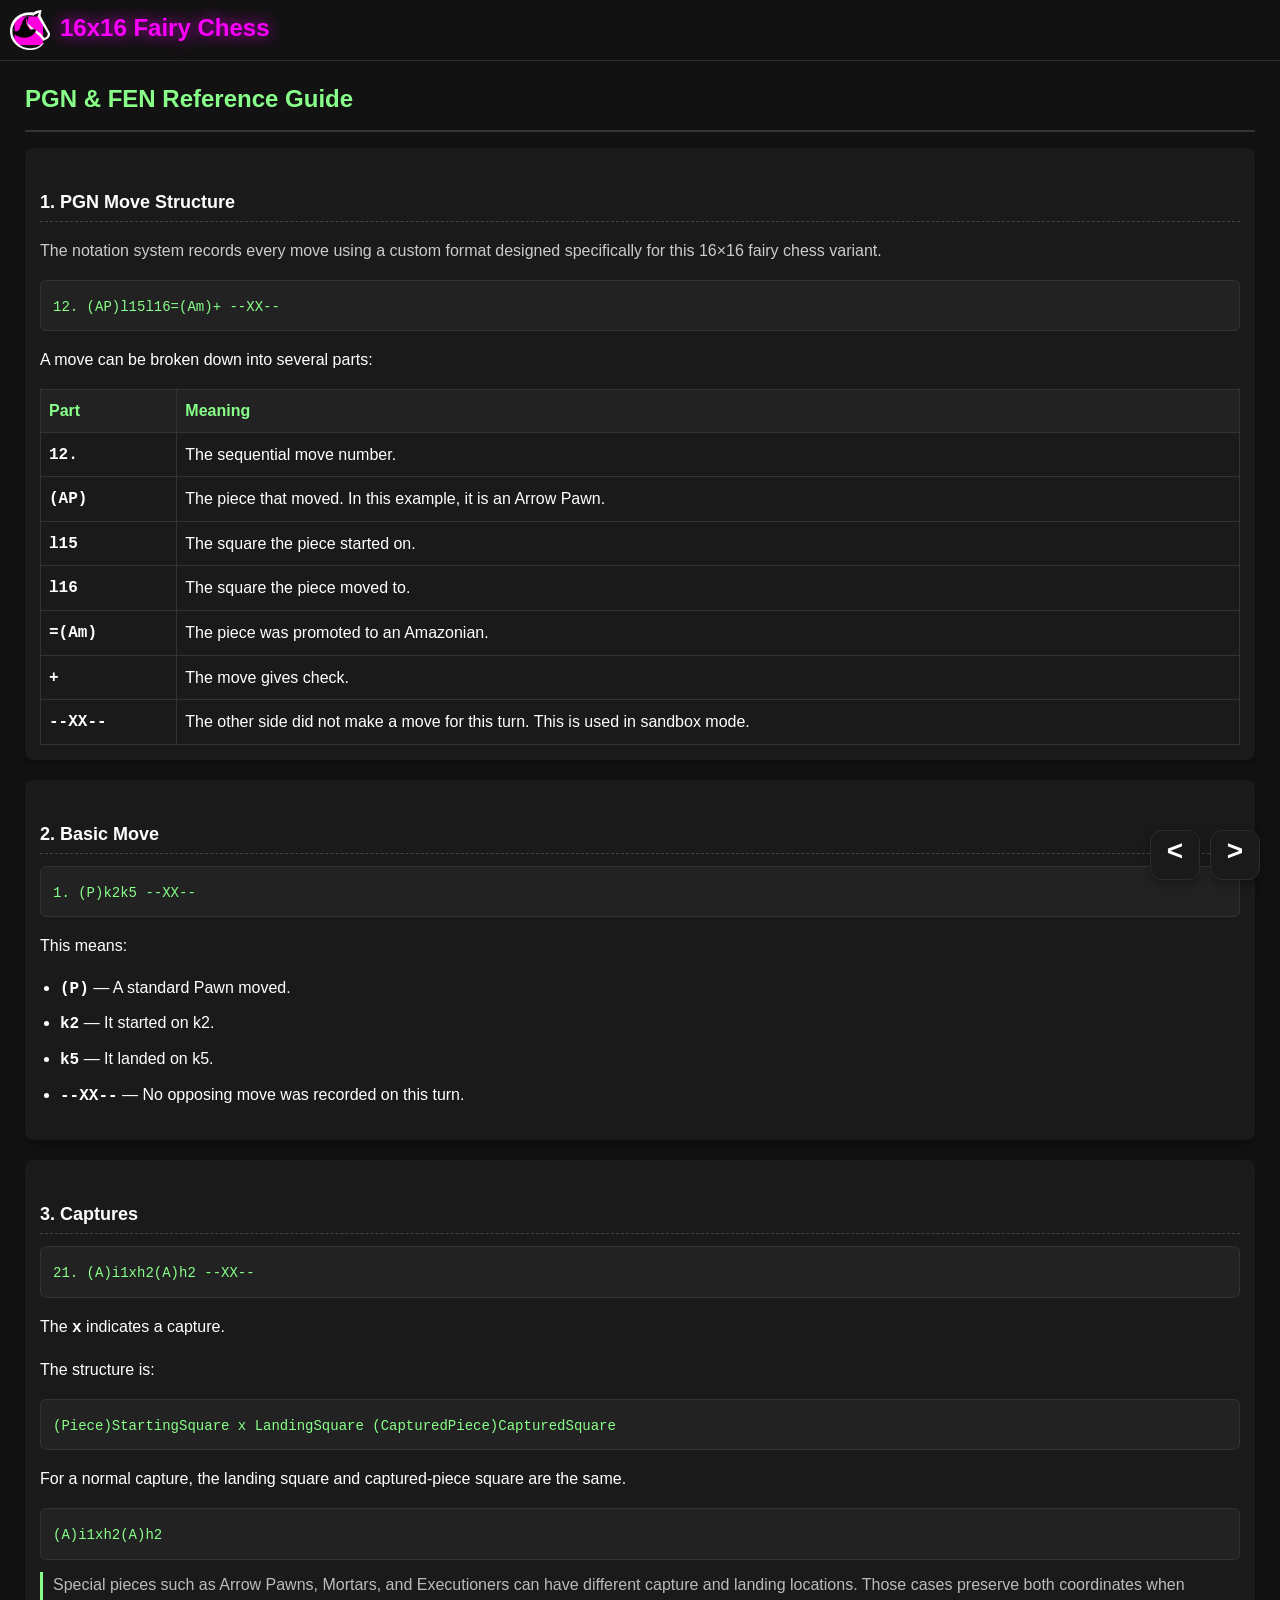
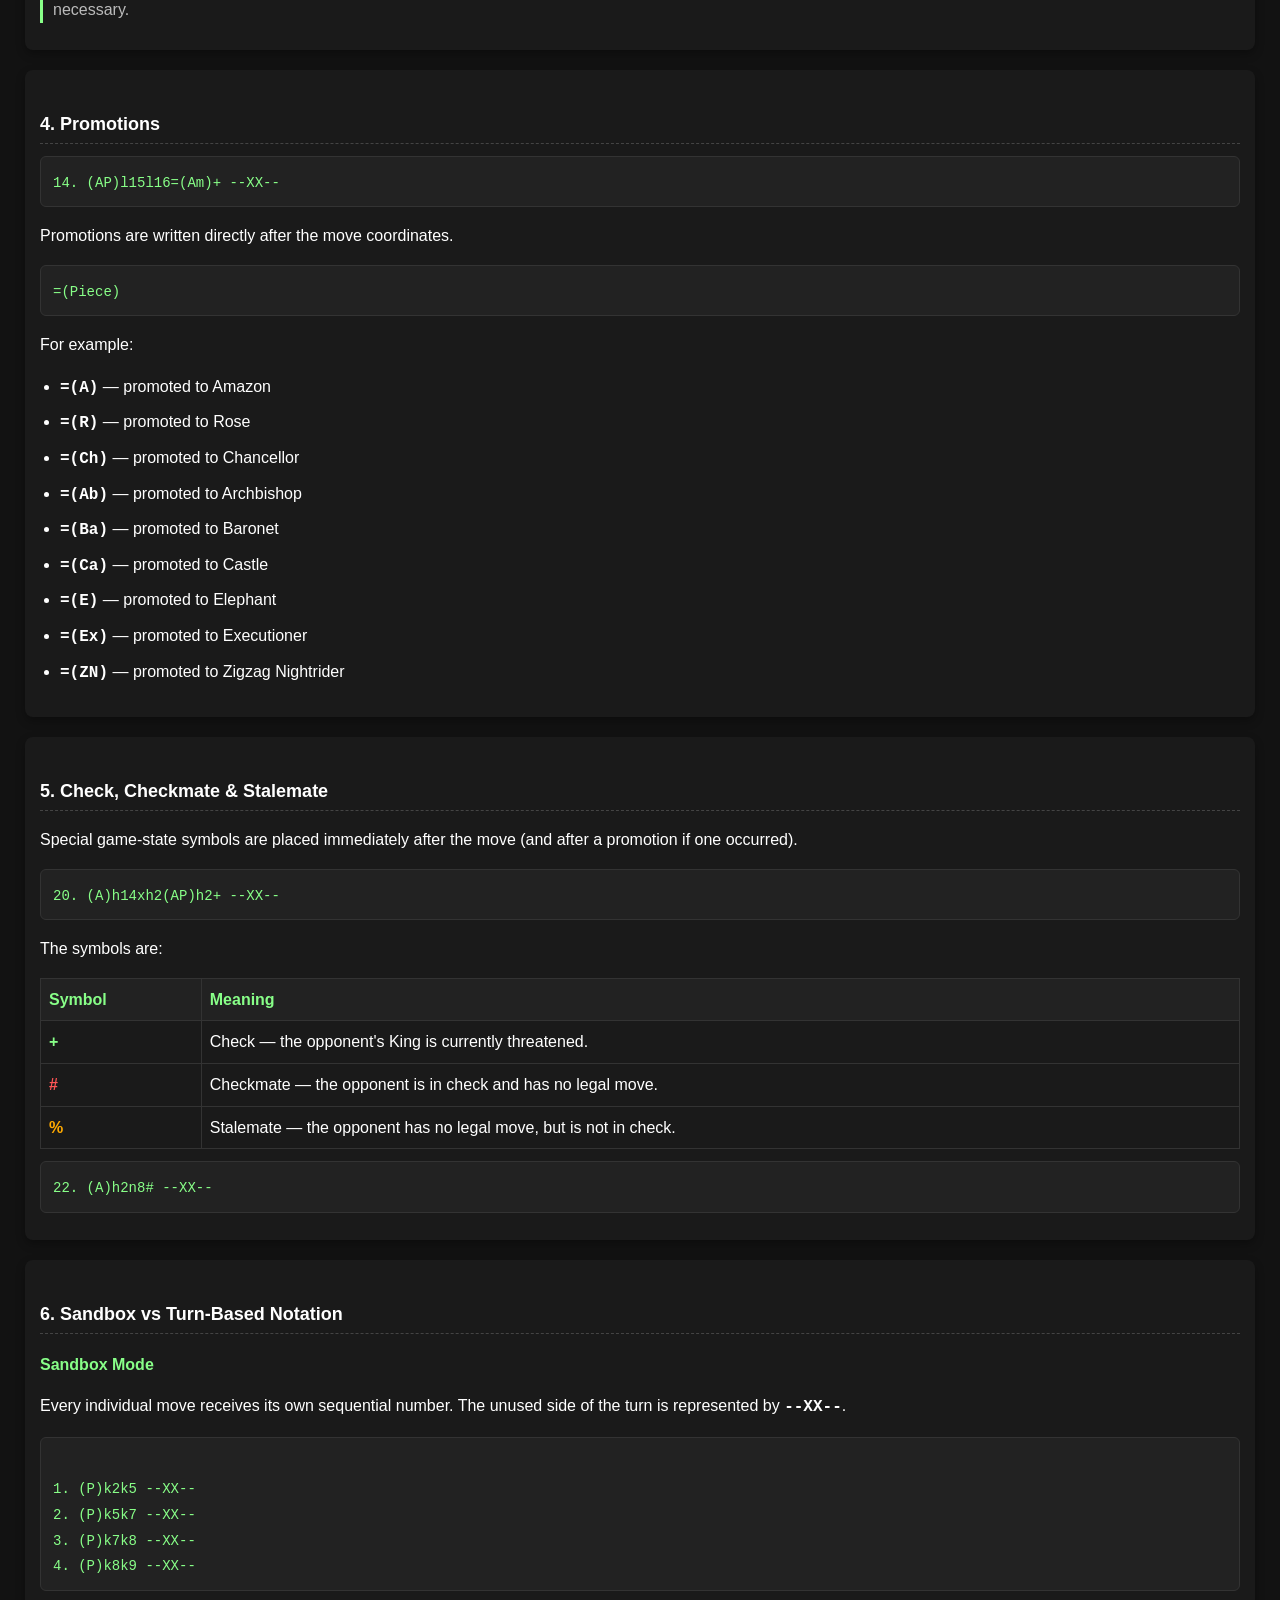
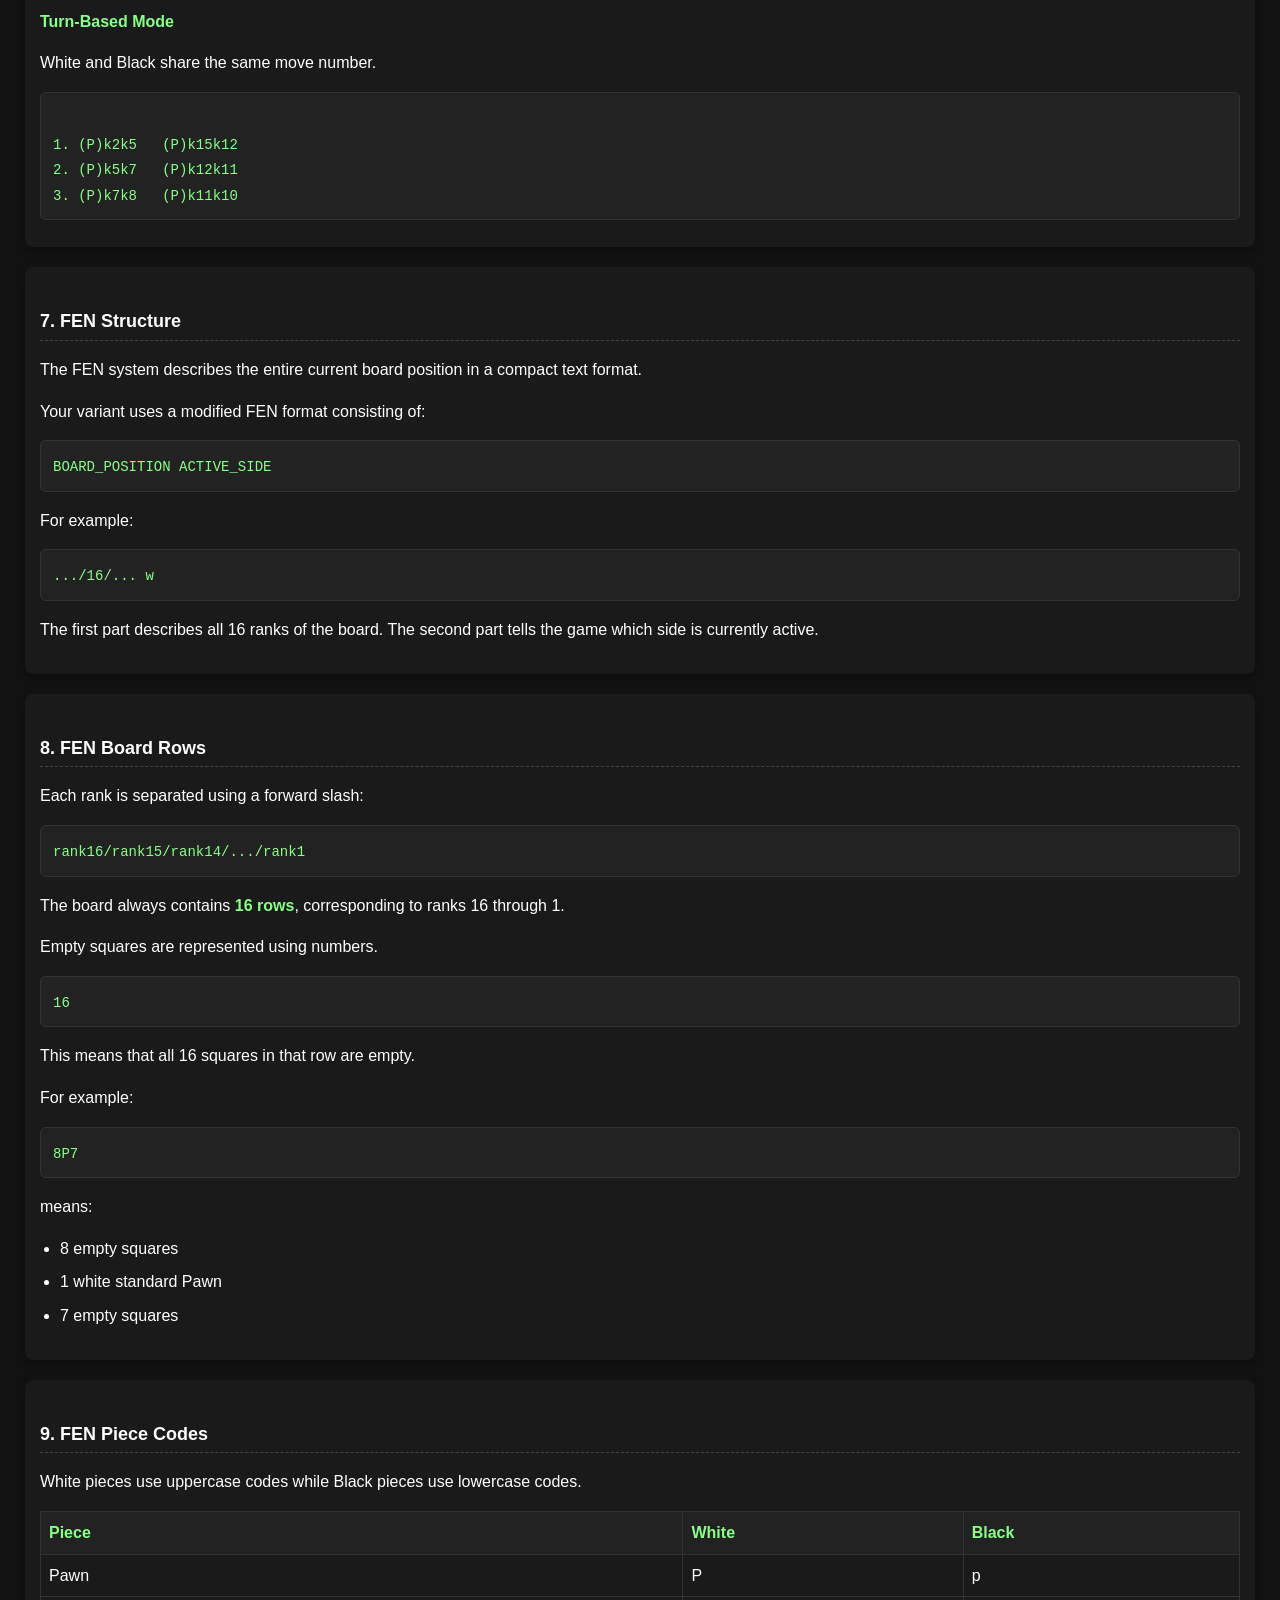
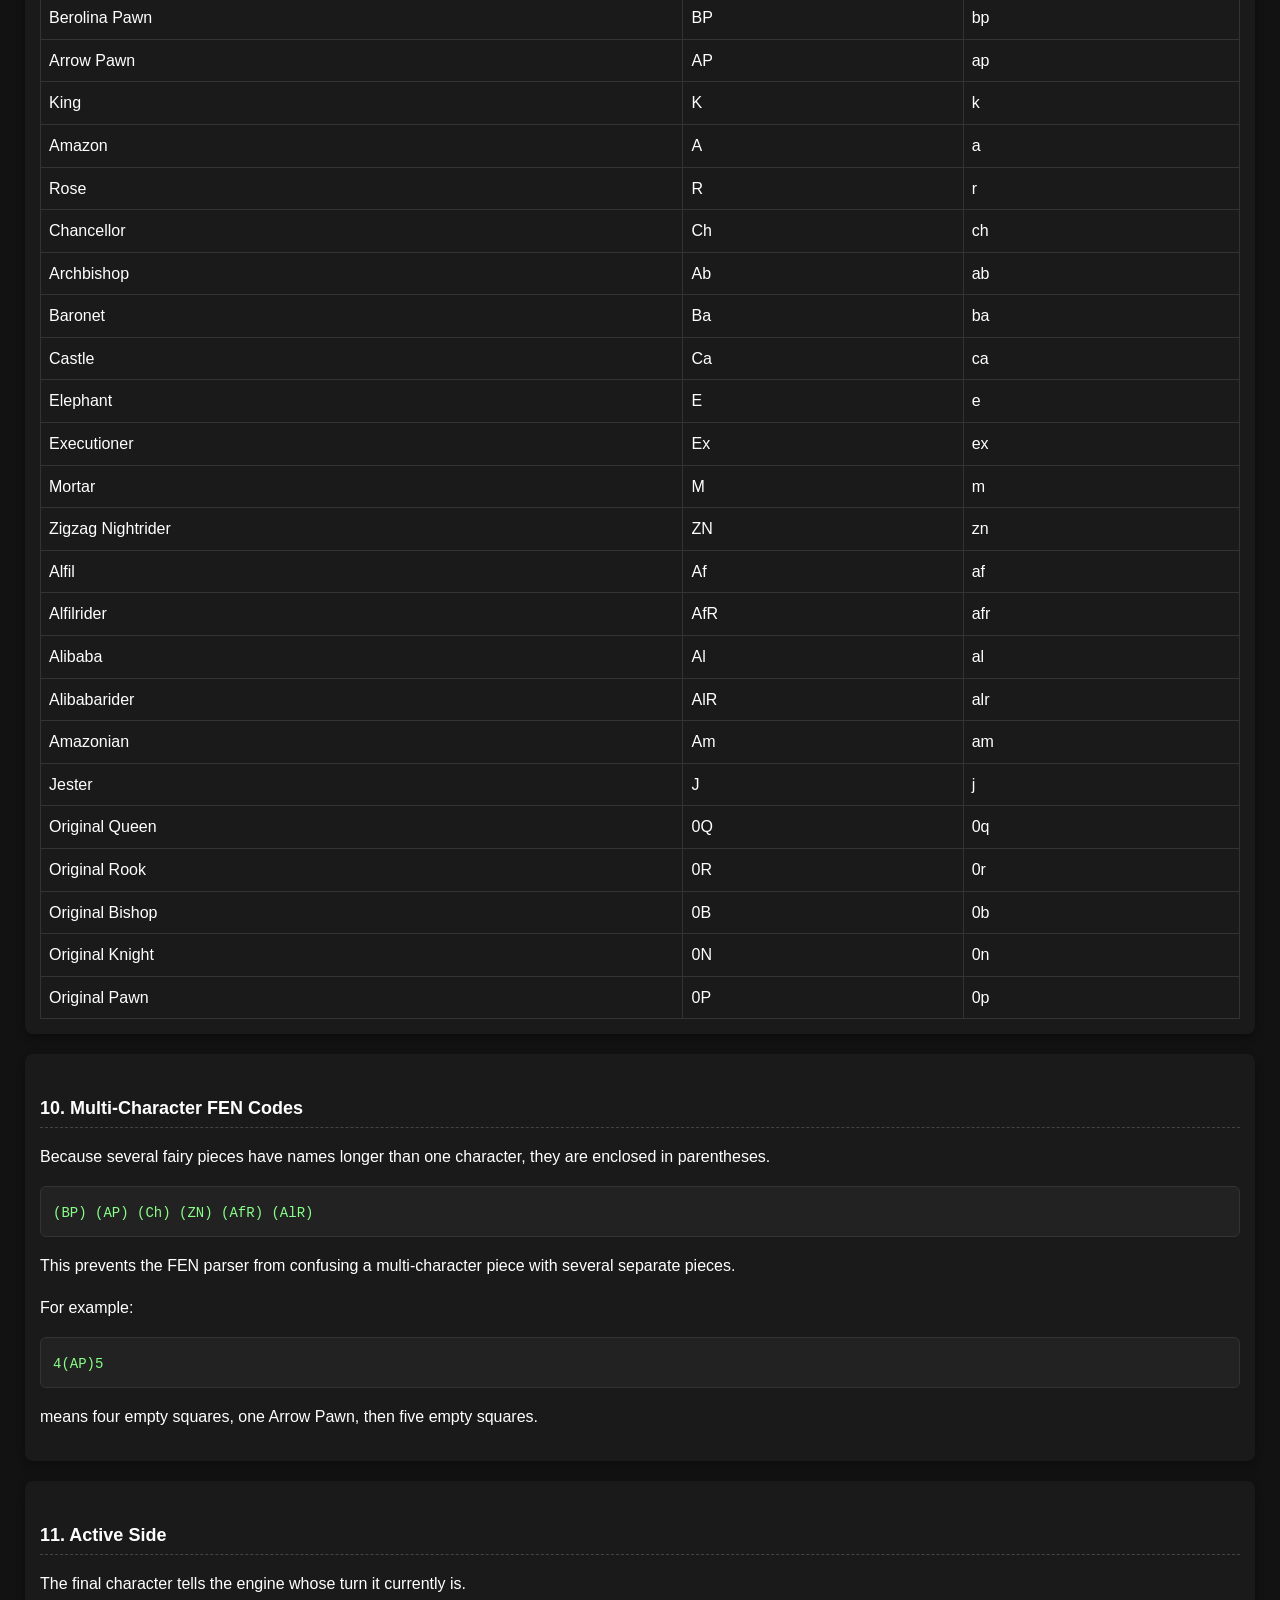
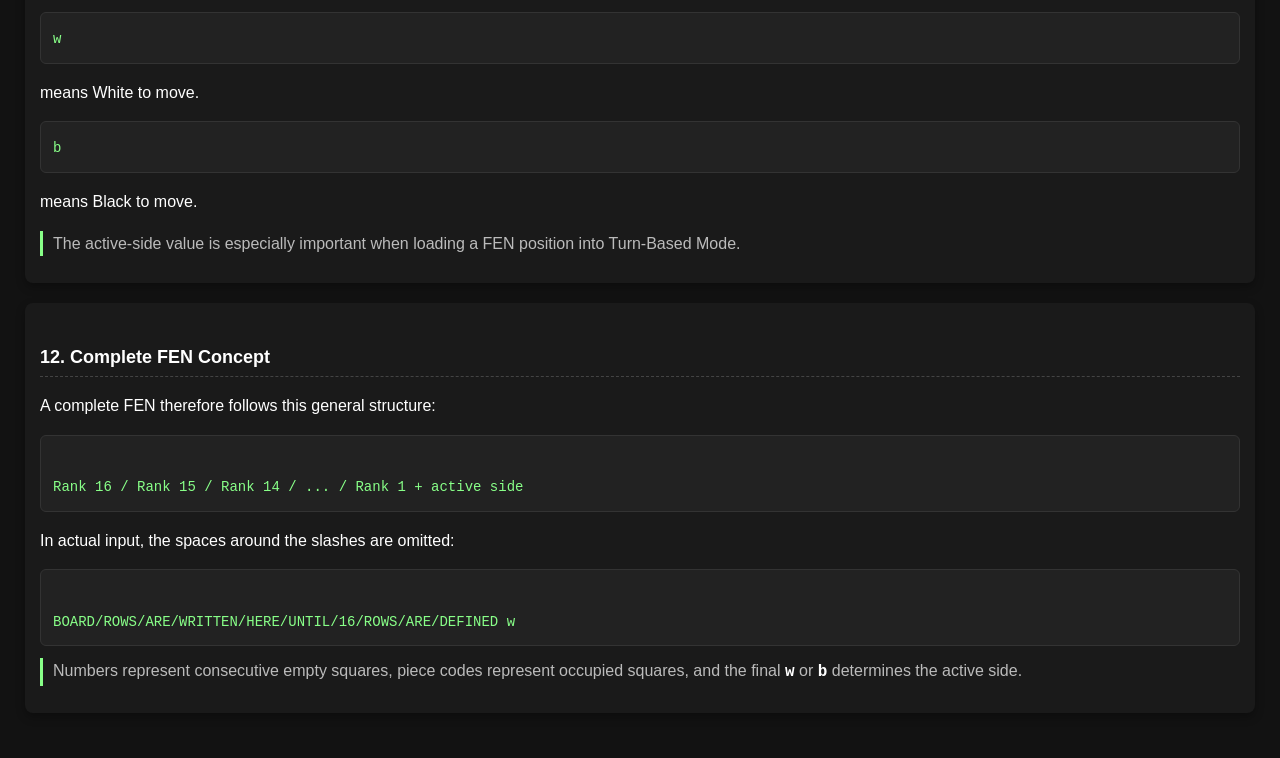
==== commit 7b95540a: "update site" ====
--- a/docs2.html
+++ b/docs2.html
@@ -1,4 +1,3 @@
-<<<<<<< HEAD
 <!DOCTYPE html>
 <html lang="en">
 <head>
@@ -704,711 +703,4 @@
 </div>
 
 </body>
-=======
-<!DOCTYPE html>
-<html lang="en">
-<head>
-<link rel="icon" type="image" href="yes.png">
-    <meta charset="UTF-8">
-    <meta name="viewport" content="width=device-width, initial-scale=1.0">
-    <title>16x16 Fairy Chess — PGN & FEN Reference</title>
-
-    <style>
-
-.site-title {
-    color: #ff00ff;
-    text-shadow: 0px 0px 15px rgba(255, 0, 255, 0.8);
-    margin: 10px;
-    font-family: 'Segoe UI', sans-serif;
-    font-size: 1.5em;
-    font-weight: bold;
-    text-decoration: none;
-    border: none;
-}
-
-.top-bar {
-    position: fixed;
-    top: 0;
-    left: 0;
-    width: 100%;
-    height: 60px;
-    background-color: #121212;
-    display: flex;
-    justify-content: flex-start;
-    align-items: center;
-    z-index: 10000;
-    border-bottom: 1px solid #2C2C2C;
-    box-shadow: 0px 0px 0px rgba(0, 0, 0, 0.5);
-}
-
-body {
-    font-family: 'Segoe UI', -apple-system, BlinkMacSystemFont, Roboto, sans-serif;
-    background-color: #121212;
-    color: #ffffff;
-    padding: 80px 25px 25px 25px;
-    line-height: 1.6;
-    margin: 0;
-}
-
-.docs-navigation {
-    position: fixed;
-    bottom: 20px;
-    right: 20px;
-
-    display: flex;
-    gap: 10px;
-
-    z-index: 9999;
-}
-
-.docs-navigation button {
-    width: 50px;
-    height: 50px;
-
-    padding-bottom: 10px;
-
-    background-color: #1A1A1A;
-    border-radius: 12px;
-    box-sizing: border-box;
-
-    display: flex;
-    justify-content: center;
-    align-items: center;
-
-    border: 1px solid #2C2C2C;
-    box-shadow: 0 4px 10px rgba(0, 0, 0, 0.3);
-
-    cursor: pointer;
-
-    color: #ffffff;
-    font-family: 'Segoe UI', sans-serif;
-    font-size: 28px;
-    font-weight: 900;
-    line-height: 1;
-
-    transition: transform 0.2s ease, box-shadow 0.2s ease;
-}
-
-.docs-navigation button:hover {
-    transform: translateY(-2px);
-    box-shadow: 0 6px 14px rgba(0, 0, 0, 0.4);
-    background-color: #2A2A2A;
-    border-color: #777777;
-}
-
-.docs-navigation button:active {
-    transform: translateY(2px) scale(0.95);
-    box-shadow: 0 2px 5px rgba(0, 0, 0, 0.5);
-    background-color: #111111;
-}
-
-h1 {
-    color: #88ff88;
-    border-bottom: 2px solid #333;
-    padding-bottom: 12px;
-    font-size: 24px;
-    margin-top: 0;
-}
-
-h2 {
-    font-size: 18px;
-    margin-top: 25px;
-    margin-bottom: 10px;
-    border-bottom: 1px dashed #444;
-    padding-bottom: 4px;
-}
-
-h3 {
-    font-size: 16px;
-    margin-top: 18px;
-    color: #88ff88;
-}
-
-.section {
-    background-color: #1a1a1a;
-    border-radius: 8px;
-    padding: 15px;
-    margin-bottom: 20px;
-    box-shadow: 0 4px 10px rgba(0, 0, 0, 0.3);
-}
-
-.example {
-    background-color: #222222;
-    border: 1px solid #333333;
-    border-radius: 6px;
-    padding: 12px;
-    margin: 12px 0;
-    overflow-x: auto;
-}
-
-.example code {
-    color: #88ff88;
-    font-family: 'Consolas', 'Courier New', monospace;
-    font-size: 14px;
-    white-space: pre;
-}
-
-.explanation {
-    color: #cccccc;
-}
-
-.token {
-    color: #ffffff;
-    font-family: 'Consolas', 'Courier New', monospace;
-    font-weight: bold;
-}
-
-.green {
-    color: #88ff88;
-    font-weight: bold;
-}
-
-.yellow {
-    color: #ffaa00;
-    font-weight: bold;
-}
-
-.red {
-    color: #ff5555;
-    font-weight: bold;
-}
-
-.blue {
-    color: #00b0ff;
-    font-weight: bold;
-}
-
-ul {
-    padding-left: 20px;
-}
-
-li {
-    margin-bottom: 8px;
-}
-
-table {
-    width: 100%;
-    border-collapse: collapse;
-    margin-top: 10px;
-}
-
-th,
-td {
-    border: 1px solid #333333;
-    padding: 8px;
-    text-align: left;
-}
-
-th {
-    background-color: #222222;
-    color: #88ff88;
-}
-
-td {
-    background-color: #1a1a1a;
-}
-
-.note {
-    border-left: 3px solid #88ff88;
-    padding-left: 10px;
-    margin: 12px 0;
-    color: #bbbbbb;
-}
-
-    </style>
-</head>
-
-<body>
-
-<div class="top-bar">
-    <img src="yes.png" alt="Logo"
-         style="height: 40px; width: auto; margin-left: 10px;">
-
-    <h2 class="site-title">
-        16x16 Fairy Chess
-    </h2>
-</div>
-
-<div class="docs-navigation">
-    <button onclick="window.location.href='docs.html'" title="Previous">&lt;</button>
-    <button onclick="window.location.href='setup.html'" title="Home">&gt;</button>
-</div>
-
-
-<h1>PGN & FEN Reference Guide</h1>
-
-
-<div class="section">
-
-<h2>1. PGN Move Structure</h2>
-
-<p class="explanation">
-    The notation system records every move using a custom format designed
-    specifically for this 16×16 fairy chess variant.
-</p>
-
-<div class="example">
-<code>12. (AP)l15l16=(Am)+ --XX--</code>
-</div>
-
-<p>
-    A move can be broken down into several parts:
-</p>
-
-<table>
-<tr>
-    <th>Part</th>
-    <th>Meaning</th>
-</tr>
-
-<tr>
-    <td><span class="token">12.</span></td>
-    <td>The sequential move number.</td>
-</tr>
-
-<tr>
-    <td><span class="token">(AP)</span></td>
-    <td>The piece that moved. In this example, it is an Arrow Pawn.</td>
-</tr>
-
-<tr>
-    <td><span class="token">l15</span></td>
-    <td>The square the piece started on.</td>
-</tr>
-
-<tr>
-    <td><span class="token">l16</span></td>
-    <td>The square the piece moved to.</td>
-</tr>
-
-<tr>
-    <td><span class="token">=(Am)</span></td>
-    <td>The piece was promoted to an Amazonian.</td>
-</tr>
-
-<tr>
-    <td><span class="token">+</span></td>
-    <td>The move gives check.</td>
-</tr>
-
-<tr>
-    <td><span class="token">--XX--</span></td>
-    <td>The other side did not make a move for this turn. This is used in sandbox mode.</td>
-</tr>
-
-</table>
-
-</div>
-
-
-<div class="section">
-
-<h2>2. Basic Move</h2>
-
-<div class="example">
-<code>1. (P)k2k5 --XX--</code>
-</div>
-
-<p>
-    This means:
-</p>
-
-<ul>
-    <li><span class="token">(P)</span> — A standard Pawn moved.</li>
-    <li><span class="token">k2</span> — It started on k2.</li>
-    <li><span class="token">k5</span> — It landed on k5.</li>
-    <li><span class="token">--XX--</span> — No opposing move was recorded on this turn.</li>
-</ul>
-
-</div>
-
-
-<div class="section">
-
-<h2>3. Captures</h2>
-
-<div class="example">
-<code>21. (A)i1xh2(A)h2 --XX--</code>
-</div>
-
-<p>
-    The <span class="token">x</span> indicates a capture.
-</p>
-
-<p>
-    The structure is:
-</p>
-
-<div class="example">
-<code>(Piece)StartingSquare x LandingSquare (CapturedPiece)CapturedSquare</code>
-</div>
-
-<p>
-    For a normal capture, the landing square and captured-piece square
-    are the same.
-</p>
-
-<div class="example">
-<code>(A)i1xh2(A)h2</code>
-</div>
-
-<p class="note">
-    Special pieces such as Arrow Pawns, Mortars, and Executioners can
-    have different capture and landing locations. Those cases preserve
-    both coordinates when necessary.
-</p>
-
-</div>
-
-
-<div class="section">
-
-<h2>4. Promotions</h2>
-
-<div class="example">
-<code>14. (AP)l15l16=(Am)+ --XX--</code>
-</div>
-
-<p>
-    Promotions are written directly after the move coordinates.
-</p>
-
-<div class="example">
-<code>=(Piece)</code>
-</div>
-
-<p>
-    For example:
-</p>
-
-<ul>
-    <li><span class="token">=(A)</span> — promoted to Amazon</li>
-    <li><span class="token">=(R)</span> — promoted to Rose</li>
-    <li><span class="token">=(Ch)</span> — promoted to Chancellor</li>
-    <li><span class="token">=(Ab)</span> — promoted to Archbishop</li>
-    <li><span class="token">=(Ba)</span> — promoted to Baronet</li>
-    <li><span class="token">=(Ca)</span> — promoted to Castle</li>
-    <li><span class="token">=(E)</span> — promoted to Elephant</li>
-    <li><span class="token">=(Ex)</span> — promoted to Executioner</li>
-    <li><span class="token">=(ZN)</span> — promoted to Zigzag Nightrider</li>
-</ul>
-
-</div>
-
-
-<div class="section">
-
-<h2>5. Check, Checkmate & Stalemate</h2>
-
-<p>
-    Special game-state symbols are placed immediately after the move
-    (and after a promotion if one occurred).
-</p>
-
-<div class="example">
-<code>20. (A)h14xh2(AP)h2+ --XX--</code>
-</div>
-
-<p>
-    The symbols are:
-</p>
-
-<table>
-
-<tr>
-    <th>Symbol</th>
-    <th>Meaning</th>
-</tr>
-
-<tr>
-    <td><span class="green">+</span></td>
-    <td>Check — the opponent's King is currently threatened.</td>
-</tr>
-
-<tr>
-    <td><span class="red">#</span></td>
-    <td>Checkmate — the opponent is in check and has no legal move.</td>
-</tr>
-
-<tr>
-    <td><span class="yellow">%</span></td>
-    <td>Stalemate — the opponent has no legal move, but is not in check.</td>
-</tr>
-
-</table>
-
-<div class="example">
-<code>22. (A)h2n8# --XX--</code>
-</div>
-
-</div>
-
-
-<div class="section">
-
-<h2>6. Sandbox vs Turn-Based Notation</h2>
-
-<h3>Sandbox Mode</h3>
-
-<p>
-    Every individual move receives its own sequential number.
-    The unused side of the turn is represented by <span class="token">--XX--</span>.
-</p>
-
-<div class="example">
-<code>
-1. (P)k2k5 --XX--
-2. (P)k5k7 --XX--
-3. (P)k7k8 --XX--
-4. (P)k8k9 --XX--
-</code>
-</div>
-
-<h3>Turn-Based Mode</h3>
-
-<p>
-    White and Black share the same move number.
-</p>
-
-<div class="example">
-<code>
-1. (P)k2k5   (P)k15k12
-2. (P)k5k7   (P)k12k11
-3. (P)k7k8   (P)k11k10
-</code>
-</div>
-
-</div>
-
-
-<div class="section">
-
-<h2>7. FEN Structure</h2>
-
-<p>
-    The FEN system describes the entire current board position in a
-    compact text format.
-</p>
-
-<p>
-    Your variant uses a modified FEN format consisting of:
-</p>
-
-<div class="example">
-<code>BOARD_POSITION ACTIVE_SIDE</code>
-</div>
-
-<p>
-    For example:
-</p>
-
-<div class="example">
-<code>.../16/... w</code>
-</div>
-
-<p>
-    The first part describes all 16 ranks of the board.
-    The second part tells the game which side is currently active.
-</p>
-
-</div>
-
-
-<div class="section">
-
-<h2>8. FEN Board Rows</h2>
-
-<p>
-    Each rank is separated using a forward slash:
-</p>
-
-<div class="example">
-<code>rank16/rank15/rank14/.../rank1</code>
-</div>
-
-<p>
-    The board always contains <span class="green">16 rows</span>,
-    corresponding to ranks 16 through 1.
-</p>
-
-<p>
-    Empty squares are represented using numbers.
-</p>
-
-<div class="example">
-<code>16</code>
-</div>
-
-<p>
-    This means that all 16 squares in that row are empty.
-</p>
-
-<p>
-    For example:
-</p>
-
-<div class="example">
-<code>8P7</code>
-</div>
-
-<p>
-    means:
-</p>
-
-<ul>
-    <li>8 empty squares</li>
-    <li>1 white standard Pawn</li>
-    <li>7 empty squares</li>
-</ul>
-
-</div>
-
-
-<div class="section">
-
-<h2>9. FEN Piece Codes</h2>
-
-<p>
-    White pieces use uppercase codes while Black pieces use lowercase
-    codes.
-</p>
-
-<table>
-
-<tr>
-    <th>Piece</th>
-    <th>White</th>
-    <th>Black</th>
-</tr>
-
-<tr><td>Pawn</td><td>P</td><td>p</td></tr>
-<tr><td>Berolina Pawn</td><td>BP</td><td>bp</td></tr>
-<tr><td>Arrow Pawn</td><td>AP</td><td>ap</td></tr>
-<tr><td>King</td><td>K</td><td>k</td></tr>
-<tr><td>Amazon</td><td>A</td><td>a</td></tr>
-<tr><td>Rose</td><td>R</td><td>r</td></tr>
-<tr><td>Chancellor</td><td>Ch</td><td>ch</td></tr>
-<tr><td>Archbishop</td><td>Ab</td><td>ab</td></tr>
-<tr><td>Baronet</td><td>Ba</td><td>ba</td></tr>
-<tr><td>Castle</td><td>Ca</td><td>ca</td></tr>
-<tr><td>Elephant</td><td>E</td><td>e</td></tr>
-<tr><td>Executioner</td><td>Ex</td><td>ex</td></tr>
-<tr><td>Mortar</td><td>M</td><td>m</td></tr>
-<tr><td>Zigzag Nightrider</td><td>ZN</td><td>zn</td></tr>
-<tr><td>Alfil</td><td>Af</td><td>af</td></tr>
-<tr><td>Alfilrider</td><td>AfR</td><td>afr</td></tr>
-<tr><td>Alibaba</td><td>Al</td><td>al</td></tr>
-<tr><td>Alibabarider</td><td>AlR</td><td>alr</td></tr>
-<tr><td>Amazonian</td><td>Am</td><td>am</td></tr>
-<tr><td>Jester</td><td>J</td><td>j</td></tr>
-<tr><td>Original Queen</td><td>0Q</td><td>0q</td></tr>
-<tr><td>Original Rook</td><td>0R</td><td>0r</td></tr>
-<tr><td>Original Bishop</td><td>0B</td><td>0b</td></tr>
-<tr><td>Original Knight</td><td>0N</td><td>0n</td></tr>
-<tr><td>Original Pawn</td><td>0P</td><td>0p</td></tr>
-
-</table>
-
-</div>
-
-
-<div class="section">
-
-<h2>10. Multi-Character FEN Codes</h2>
-
-<p>
-    Because several fairy pieces have names longer than one character,
-    they are enclosed in parentheses.
-</p>
-
-<div class="example">
-<code>(BP) (AP) (Ch) (ZN) (AfR) (AlR)</code>
-</div>
-
-<p>
-    This prevents the FEN parser from confusing a multi-character piece
-    with several separate pieces.
-</p>
-
-<p>
-    For example:
-</p>
-
-<div class="example">
-<code>4(AP)5</code>
-</div>
-
-<p>
-    means four empty squares, one Arrow Pawn, then five empty squares.
-</p>
-
-</div>
-
-
-<div class="section">
-
-<h2>11. Active Side</h2>
-
-<p>
-    The final character tells the engine whose turn it currently is.
-</p>
-
-<div class="example">
-<code>w</code>
-</div>
-
-<p>
-    means White to move.
-</p>
-
-<div class="example">
-<code>b</code>
-</div>
-
-<p>
-    means Black to move.
-</p>
-
-<p class="note">
-    The active-side value is especially important when loading a FEN
-    position into Turn-Based Mode.
-</p>
-
-</div>
-
-
-<div class="section">
-
-<h2>12. Complete FEN Concept</h2>
-
-<p>
-    A complete FEN therefore follows this general structure:
-</p>
-
-<div class="example">
-<code>
-Rank 16 / Rank 15 / Rank 14 / ... / Rank 1 + active side
-</code>
-</div>
-
-<p>
-    In actual input, the spaces around the slashes are omitted:
-</p>
-
-<div class="example">
-<code>
-BOARD/ROWS/ARE/WRITTEN/HERE/UNTIL/16/ROWS/ARE/DEFINED w
-</code>
-</div>
-
-<p class="note">
-    Numbers represent consecutive empty squares, piece codes represent
-    occupied squares, and the final <span class="token">w</span> or
-    <span class="token">b</span> determines the active side.
-</p>
-
-</div>
-
-</body>
->>>>>>> f6d8f27c080ecb1843df978856e573d29861fa2b
 </html>
